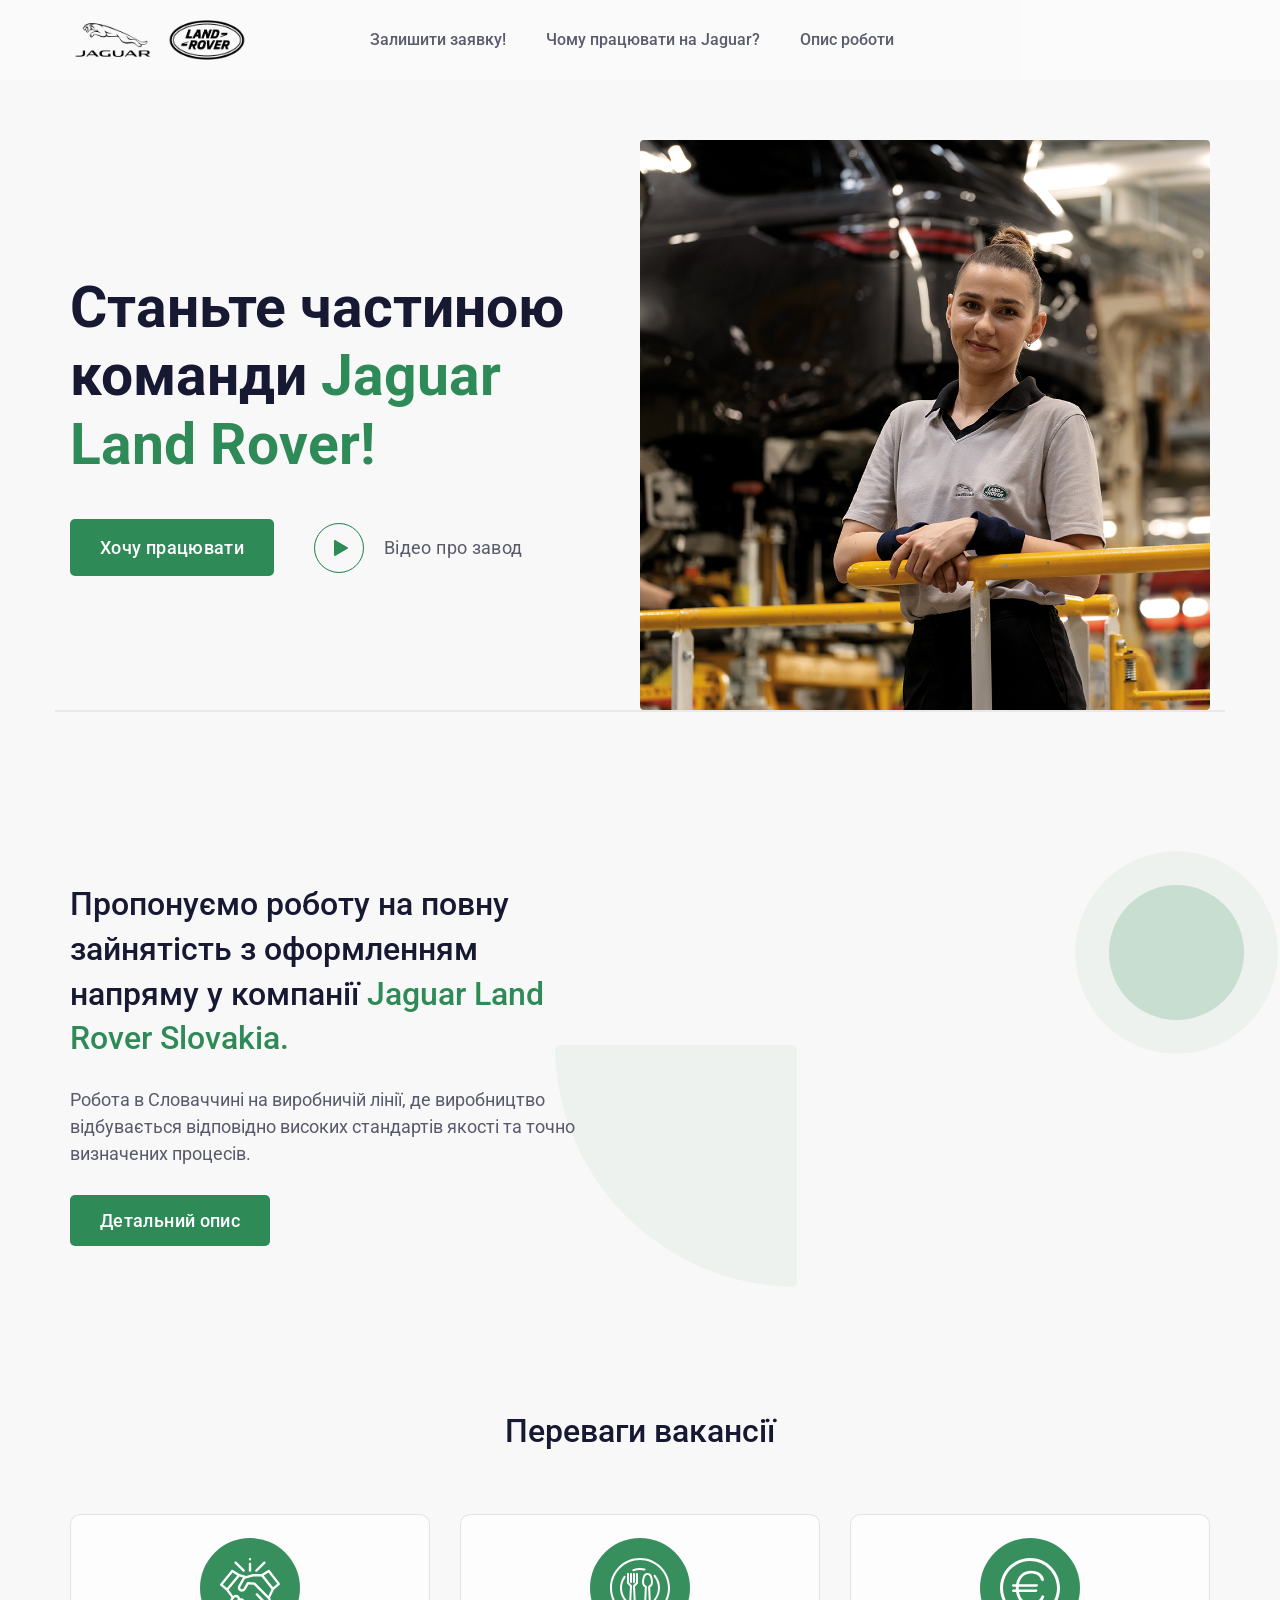
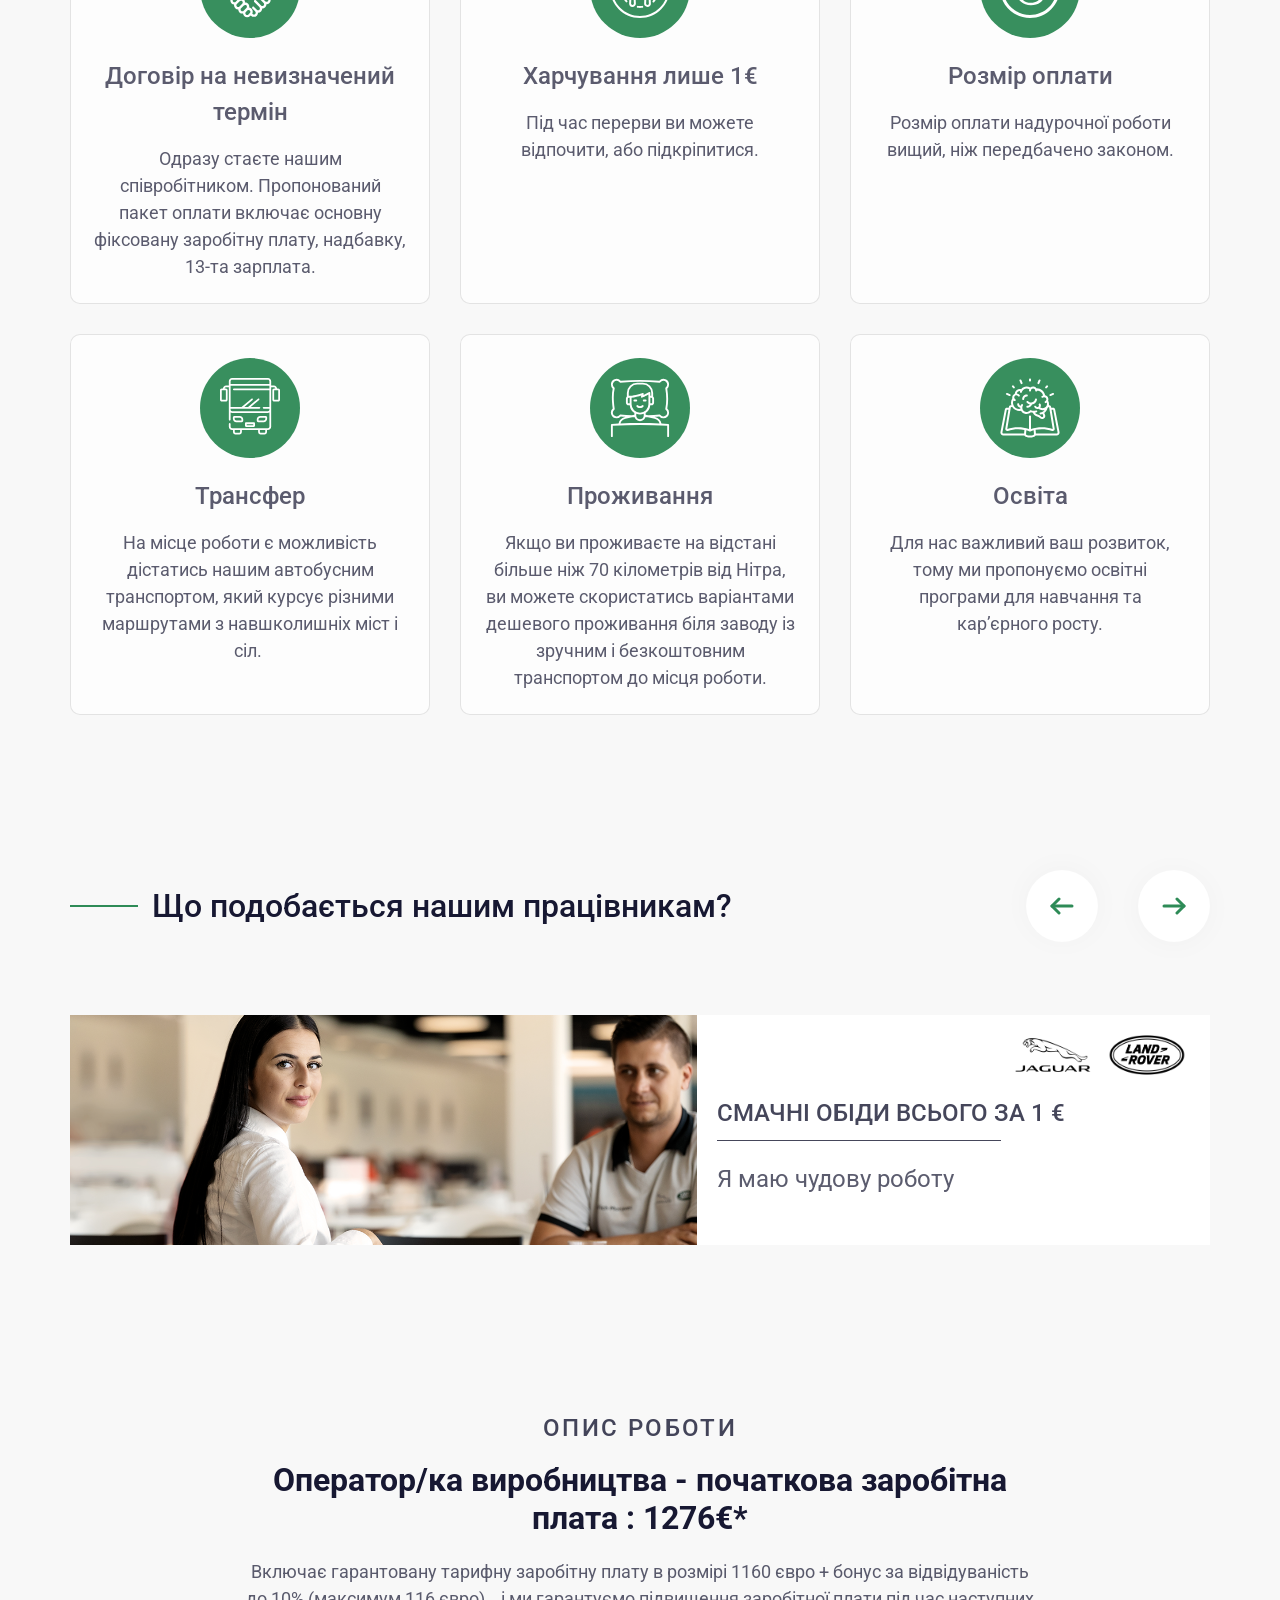
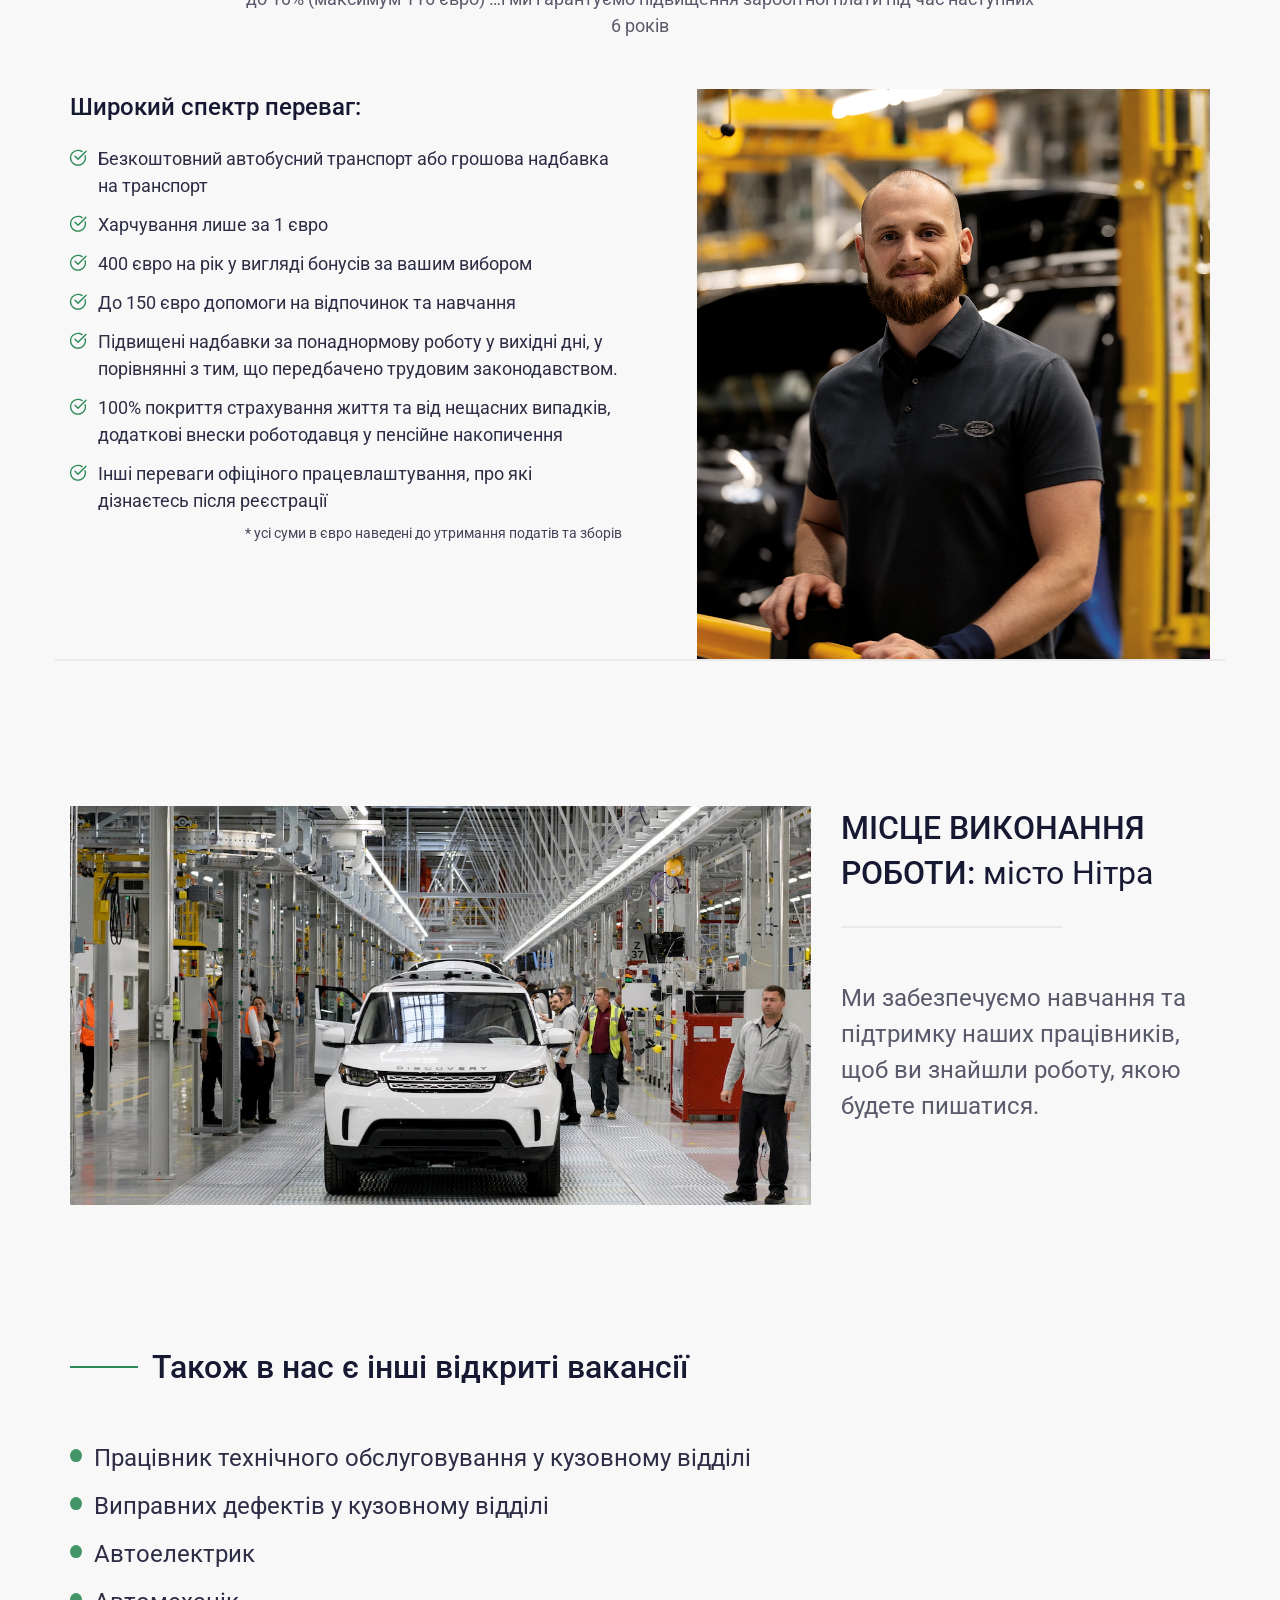
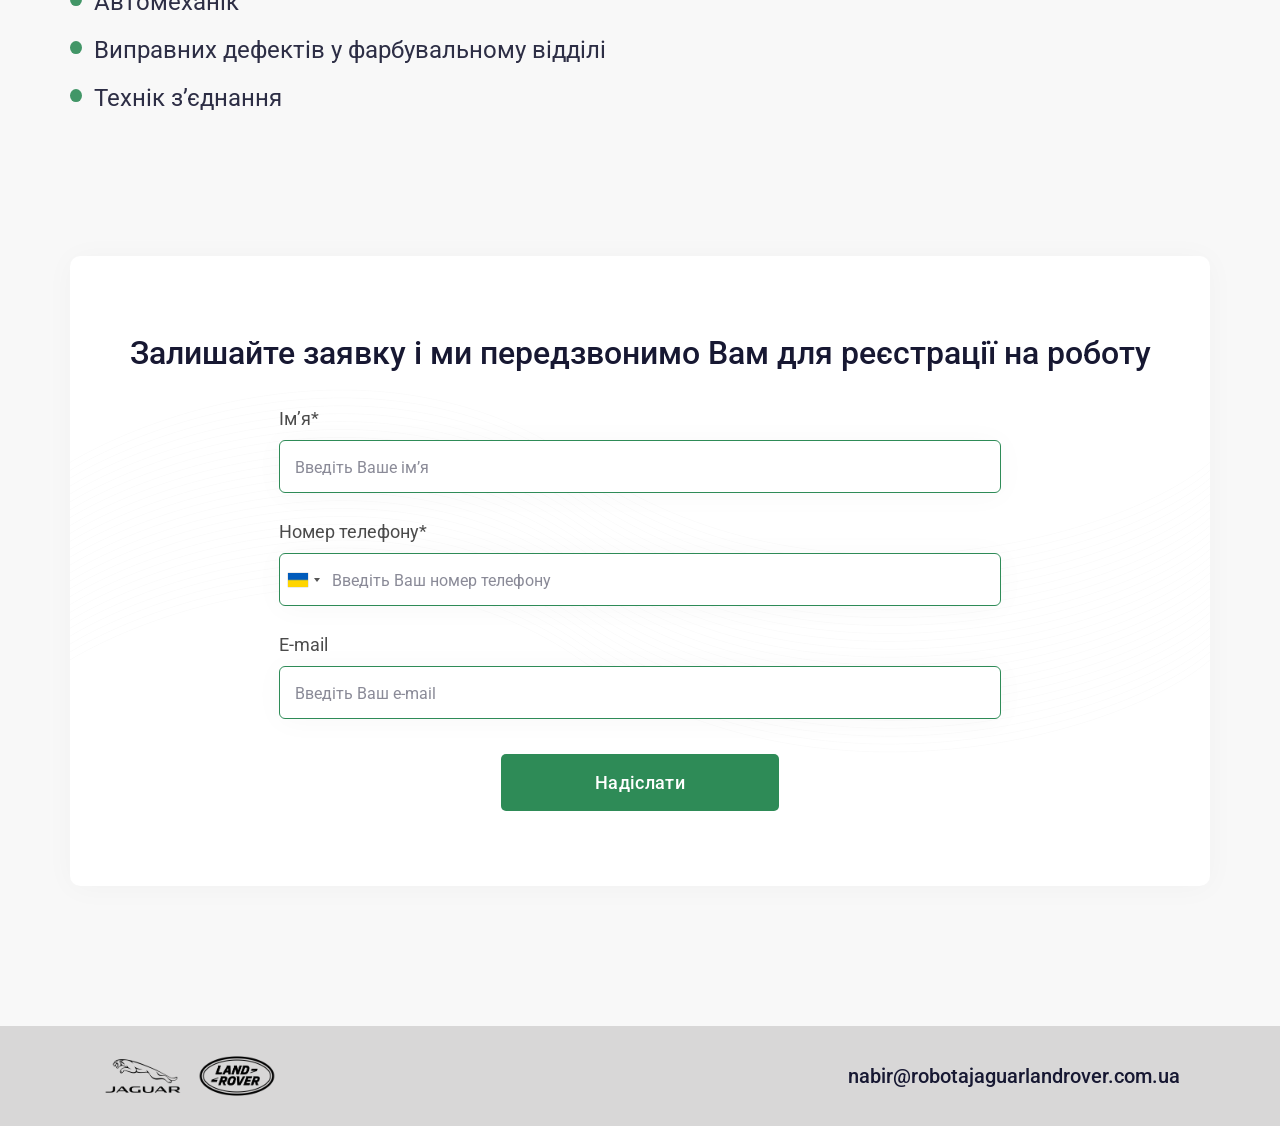
==== index.html @ ea0b8cbf "first commit" ====
<!DOCTYPE html>
<html lang="uk">

<head>
    <meta charset="UTF-8">
    <meta http-equiv="X-UA-Compatible" content="IE=edge">
    <meta name="viewport" content="width=device-width, initial-scale=1.0">
    <link rel="stylesheet" href="css/style.css">
    <link rel="stylesheet" href="https://cdn.jsdelivr.net/npm/swiper@8/swiper-bundle.min.css" />
    <link rel="stylesheet" href="tel/css/intlTelInput.css">
    <link rel="shortcut icon" href="img/icon/favicon.ico">
    <title>Робота в Словаччині на Jaguar Land Rover
    </title>
</head>

<body>
    <div class="wrapper">

        <header class="header">
            <div class="header__container">
                <a href="#" class="header__logo">
                    <img src="img/cropped-JLR-logo.png" alt="">
                </a>
                <nav class="header__menu menu">
                    <ul class="menu__list">
                        <li class="menu__item">
                            <a data-goto=".form-page" href="#" class="menu__link">Залишити заявку! </a>
                        </li>
                        <li class="menu__item">
                            <a data-goto=".benefits-page" href="#" class="menu__link">Чому працювати на Jaguar? </a>
                        </li>
                        <li class="menu__item">
                            <a data-goto=".work-page" href="#" class="menu__link">Опис роботи</a>
                        </li>
                    </ul>
                </nav>
                <div class="header__burger burger">
                    <a class="burger__icon">
                        <span></span>
                    </a>
                </div>
            </div>
        </header>

        <main class="page">
            <section class="page__main main-page">
                <div class="main-page__container">
                    <div class="main-page__content">
                        <h1 class="main-page__title">
                            Станьте частиною команди <span>Jaguar Land Rover!</span>
                        </h1>
                        <div class="main-page__actions actions-main">
                            <a data-goto=".form-page" class="actions-main__button button">Хочу працювати</a>
                            <a class="actions-main__play" target="_blank"
                                href="https://www.youtube.com/watch?v=NEhsQ5lwHX8"><span>Відео
                                    про завод </span></a>
                        </div>
                        <div class="main-page__image main-page__image--mobile">
                            <img src="img/1.png" alt="Працівник">
                        </div>
                    </div>
                    <div class="main-page__image">
                        <img src="img/1.png" alt="Працівник">
                    </div>
                </div>
            </section>

            <section class="page__about about-page">
                <div class="about-page__container">
                    <div class="about-page__row">
                        <div class="about-page__content">
                            <h2 class="about-page__title">Пропонуємо роботу на повну зайнятість з оформленням напряму у
                                компанії<span> Jaguar Land Rover Slovakia.</span></h2>
                            <div class="about-page__text">Робота в Словаччині на виробничій лінії, де виробництво
                                відбувається
                                відповідно високих стандартів якості та точно визначених процесів.
                            </div>
                        </div>
                        <div class="about-page__video">
                            <iframe width="560" height="315" src="https://www.youtube.com/embed/NEhsQ5lwHX8"
                                title="YouTube video player" frameborder="0"
                                allow="accelerometer; autoplay; clipboard-write; encrypted-media; gyroscope; picture-in-picture"
                                allowfullscreen></iframe>
                            <div class="decor"></div>
                        </div>
                    </div>
                    <a data-goto=".work-page" class="about-page__button button">Детальний опис</a>
                </div>
            </section>

            <section class="page__benefits benefits-page">
                <div class="benefits-page__container">
                    <h2 class="benefits-page__title">Переваги вакансії</h2>
                    <div class="benefits-page__items">
                        <div class="benefits-page__item item-benefits">
                            <div class="item-benefits__icon">
                                <img src="img/benefits/handshake-1.svg" alt="рукостискання">
                            </div>
                            <div class="item-benefits__title">Договір на невизначений термін</div>
                            <div class="item-benefits__text">Oдразу стаєте нашим співробітником. Пропонований пакет
                                оплати включає основну фіксовану заробітну плату, надбавку, 13-та зарплата.
                            </div>
                        </div>
                        <div class="benefits-page__item item-benefits">
                            <div class="item-benefits__icon">
                                <img src="img/benefits/dish.svg" alt="харчування">
                            </div>
                            <div class="item-benefits__title">Харчування лише 1€</div>
                            <div class="item-benefits__text">Під час перерви ви можете відпочити, або підкріпитися.
                            </div>
                        </div>
                        <div class="benefits-page__item item-benefits">
                            <div class="item-benefits__icon">
                                <img src="img/benefits/euro-1.svg" alt="євро">
                            </div>
                            <div class="item-benefits__title">Розмір оплати</div>
                            <div class="item-benefits__text">Розмір оплати надурочної роботи вищий, ніж передбачено
                                законом.
                            </div>
                        </div>
                        <div class="benefits-page__item item-benefits">
                            <div class="item-benefits__icon">
                                <img src="img/benefits/bus.svg" alt="бус">
                            </div>
                            <div class="item-benefits__title">Трансфер</div>
                            <div class="item-benefits__text">На місце роботи є можливість дістатись нашим автобусним
                                транспортом, який курсує різними маршрутами з навшколишніх міст і сіл. 
                            </div>
                        </div>
                        <div class="benefits-page__item item-benefits">
                            <div class="item-benefits__icon">
                                <img src="img/benefits/sleeping.svg" alt="проживання">
                            </div>
                            <div class="item-benefits__title">Проживання</div>
                            <div class="item-benefits__text">Якщо ви проживаєте на відстані більше ніж 70 кілометрів від
                                Нітра, ви можете скористатись варіантами дешевого проживання біля заводу із зручним і
                                безкоштовним транспортом до місця роботи.
                            </div>
                        </div>
                        <div class="benefits-page__item item-benefits">
                            <div class="item-benefits__icon">
                                <img src="img/benefits/book.svg" alt="освіта">
                            </div>
                            <div class="item-benefits__title">Освіта</div>
                            <div class="item-benefits__text">Для нас важливий ваш розвиток, тому ми пропонуємо освітні
                                програми для навчання та кар’єрного росту.

                            </div>
                        </div>
                    </div>
                </div>
            </section>

            <section class="page__slider slider-page">
                <div class="slider-page__container">
                    <div class="slider-page__header">
                        <h2 class="slider-page__title title">Що подобається нашим працівникам?</h2>
                        <div class="slider-page__controls">
                            <button type="button" class="slider-page__arrow slider-page__arrow--left"></button>
                            <button type="button" class="slider-page__arrow slider-page__arrow--right"></button>
                        </div>
                    </div>
                    <div class="slider-page__slider swiper">
                        <div class="slider-page__wrapper image-slider swiper-wrapper">
                            <div class="slider-page__slide swiper-slide">
                                <div class="image-slider__image">
                                    <img src="img/1UA.png" alt="image">
                                </div>
                                <div class="image-slider__content slider-content">
                                    <div class="slider-content__logo">
                                        <img src="img/cropped-JLR-logo.png" alt="лого">
                                    </div>
                                    <div class="slider-content__title">Маю договір на невизначений строк</div>
                                    <div class="slider-content__text">Я маю чудову роботу</div>
                                </div>
                            </div>

                            <div class="slider-page__slide image-slider swiper-slide">
                                <div class="image-slider__image">
                                    <img src="img/2UA.png" alt="image">
                                </div>
                                <div class="image-slider__content slider-content">
                                    <div class="slider-content__logo">
                                        <img src="img/cropped-JLR-logo.png" alt="лого">
                                    </div>
                                    <div class="slider-content__title">Смачні обіди всього за 1 €</div>
                                    <div class="slider-content__text">Я маю чудову роботу</div>
                                </div>
                            </div>
                            <div class="slider-page__slide image-slider swiper-slide">
                                <div class="image-slider__image">
                                    <img src="img/3UA.png" alt="image">
                                </div>
                                <div class="image-slider__content slider-content">
                                    <div class="slider-content__logo">
                                        <img src="img/cropped-JLR-logo.png" alt="лого">
                                    </div>
                                    <div class="slider-content__title">Отримую щомісячні бонуси</div>
                                    <div class="slider-content__text">Я маю чудову роботу</div>
                                </div>
                            </div>
                            <div class="slider-page__slide swiper-slide">
                                <div class="image-slider__image">
                                    <img src="img/4UA.png" alt="image">
                                </div>
                                <div class="image-slider__content slider-content">
                                    <div class="slider-content__logo">
                                        <img src="img/cropped-JLR-logo.png" alt="лого">
                                    </div>
                                    <div class="slider-content__title">Безкоштовні тренінги для кар'єрного розвитку
                                    </div>
                                    <div class="slider-content__text">Я маю чудову роботу</div>
                                </div>
                            </div>
                            <div class="slider-page__slide swiper-slide">
                                <div class="image-slider__image">
                                    <img src="img/5UA.png" alt="image">
                                </div>
                                <div class="image-slider__content slider-content">
                                    <div class="slider-content__logo">
                                        <img src="img/cropped-JLR-logo.png" alt="лого">
                                    </div>
                                    <div class="slider-content__title">Безкоштовний трансфер до місця роботи</div>
                                    <div class="slider-content__text">Я маю чудову роботу</div>
                                </div>
                            </div>

                        </div>
                    </div>
                </div>
            </section>

            <section class="page__work work-page">
                <div class="work-page__container">
                    <div class="work-page__header">
                        <h3 class="work-page__label">Опис роботи</h3>
                        <h3 class="work-page__title">Оператор/ка виробництва -
                            початкова заробітна плата : 1276€*
                        </h3>
                        <h3 class="work-page__text">Bключає гарантовану тарифну заробітну плату в розмірі 1160 євро
                            + бонус за відвідуваність до 10% (максимум 116 євро)
                            …і ми гарантуємо підвищення заробітної плати під час наступних 6 років
                        </h3>
                    </div>
                    <div class="work-page__body">
                        <div class="work-page__content content-work">
                            <div class="content-work__title">Широкий спектр переваг:</div>
                            <ul class="content-work__list">
                                <li>Безкоштовний автобусний транспорт або грошова надбавка на транспорт</li>
                                <li>Харчування лише за 1 євро</li>
                                <li>400 євро на рік у вигляді бонусів за вашим вибором</li>
                                <li>До 150 євро допомоги на відпочинок та навчання</li>
                                <li>Підвищені надбавки за понаднормову роботу у вихідні дні, у порівнянні з тим, що
                                    передбачено трудовим законодавством.</li>
                                <li>100% покриття страхування життя та від нещасних випадків, додаткові внески
                                    роботодавця у
                                    пенсійне накопичення</li>
                                <li>Інші переваги офіціного працевлаштування, про які дізнаєтесь після реєстрації
                                </li>
                            </ul>
                            <div class="content-work__text">* усі суми в євро наведені до утримання податів та зборів
                            </div>
                        </div>
                        <div class="work-page__image ibg">
                            <img src="img/2.png" alt="Робота">
                        </div>
                    </div>
                </div>
            </section>

            <section class="page__location location-page">
                <div class="location-page__container">
                    <div class="location-page__image ibg">
                        <img src="img/a86f6cb8-eba3-445c-be76-f1ad46ae2a42.jpeg" alt="Місце роботи">
                    </div>
                    <div class="location-page__content">
                        <h2 class="location-page__title"><span>МІСЦЕ ВИКОНАННЯ РОБОТИ:</span> місто Нітра
                        </h2>
                        <div class="location-page__text">Ми забезпечуємо навчання та підтримку наших працівників, щоб ви
                            знайшли роботу, якою будете пишатися.
                        </div>
                    </div>
                </div>
            </section>

            <section class="page__vacancy vacancy-page">
                <div class="vacancy-page__container">
                    <h2 class="vacancy-page__title title">Також в нас є інші відкриті вакансії</h2>
                    <ul class="vacancy-page__list">
                        <li>Працівник технічного обслуговування у кузовному відділі</li>
                        <li>Виправних дефектів у кузовному відділі</li>
                        <li>Автоелектрик</li>
                        <li>Автомеханік</li>
                        <li>Виправних дефектів у фарбувальному відділі</li>
                        <li>Технік з’єднання</li>
                    </ul>
                </div>
            </section>

            <section class="page__form form-page">
                <div class="form-page__container">
                    <div class="form-page__content">
                        <h2 class="form-page__title">Залишайте заявку і ми передзвонимо Вам для реєстрації на роботу
                        </h2>
                        <form action="#" class="form-page__form form">
                            <div class="form__line">
                                <label for="name" class="form__label">Ім’я*</label>
                                <input class="form__input" id="name" required type="text" name="name"
                                    placeholder="Введіть Ваше ім’я">
                            </div>
                            <div class="form__line">
                                <label for="phone" class="form__label">Номер телефону*</label>
                                <input class="form__input" id="phone" required autocomplete="off" type="tel"
                                    name="e-mail" placeholder="Введіть Ваш номер телефону">
                            </div>
                            <div class="form__line">
                                <label for="e-mail" class="form__label">E-mail</label>
                                <input class="form__input" id="e-mail" autocomplete="off" type="email" name="e-mail"
                                    placeholder="Введіть Ваш e-mail">
                            </div>
                            <button type="submit" class="form__button button"><span>Надіслати</span></button>
                        </form>
                    </div>
                </div>
            </section>
        </main>

        <footer class="footer">
            <div class="footer__container">
                <div class="footer__content">
                    <div class="footer__logo">
                        <img src="img/cropped-JLR-logo.png" alt="logo">
                    </div>
                    <a href="mailto:nabir@robotajaguarlandrover.com.ua"
                        class="footer__text">nabir@robotajaguarlandrover.com.ua</a>
                </div>
            </div>
        </footer>

    </div>
    <script src="https://ajax.googleapis.com/ajax/libs/jquery/1.9.1/jquery.min.js"></script>
    <script src="tel/js/intlTelInput.js"></script>
    <script src="https://cdn.jsdelivr.net/npm/swiper@8/swiper-bundle.min.js"></script>
    <script src="app.js"></script>
</body>

</html>
---- css/style.css ----
@import url('reset.css');
@import url('fonts.css');
@import url('components.css');


[class*="__container"] {
    max-width: 1170px;
    margin: 0 auto;
    padding: 0 15px 0px 15px
}

body._lock {
    overflow: hidden;
}

.page {
    background: #F8F8F8;
}
.page__main {
}
.page__about {
}
.page__benefits {
}
.page__slider {
}
.page__work {
}
.page__location {
}
.page__vacancy {
}
.page__form {
}
/* ============================================== */

body {
    font-family: "Roboto", sans-serif;
    font-size: 1.125rem;
}

.header {
    position: fixed;
    top: 0;
    left: 0;
    width: 100%;
    padding: 20px 0;
    z-index: 100;
    background-color: #ffffff5a;
 
}
.header__container {
    display: flex;
    align-items: center;
    gap: 120px;
}

.header__logo {
    flex: 0 0 180px;
    z-index: 5;
}

.header__logo img {
    max-width: 100%;
}

.header__menu {
    flex: 1 1 auto;
}

@media (min-width: 767px) {
    .menu__list {
        display: flex;
        flex-wrap: wrap;
        column-gap: 40px;
        row-gap: 15px;
    }
}

.menu__link {
    position: relative;
    font-weight: 500;
    font-size: 16px;
    line-height: 1.6;
    padding-bottom: 15px;
    color: hsla(238, 37%, 14%, 0.7);
}

.menu__link:before {
	display: inline-block;
	position: absolute;
	left: 0;
    bottom: 0;
	width: 0;
	height: 2px;
	background-color: #2E8B57;
	content: "";
	transition: width 0.3s ease-out;
}

@media (any-hover: hover){
	.menu__link:hover:before,
    .menu__link:focus:before {
	width: 100%;
    }
}

.burger {
    display: none;
}

@media (max-width:990px){
	.header__container {
        gap: 70px;
    }
    .menu__list {
    column-gap: 25px;
  }
}

@media (max-width: 767px) {

	.header__container {
        justify-content: space-between;
    }

  .burger {
    position: relative;
    z-index: 5;
    display: block;
    width: 40px;
    height: 30px;
    cursor: pointer;
  }

  .burger__icon span,
  .burger__icon::before,
  .burger__icon::after {
    left: 0;
    position: absolute;
    height: 10%;
    width: 100%;
    background-color: rgb(0, 0, 0);
    transition: all 0.3s ease 0s;
  }

  .burger__icon::before,
  .burger__icon::after {
    content: "";
  }

  .burger__icon::before {
    top: 0;
  }

  .burger__icon::after {
    bottom: 0;
  }

  .burger__icon span {
    top: 50%;
    transform: scale(1) translate(0px, -50%);
  }

  .burger__icon._active span {
    transform: scale(0) translate(0px, -50%);
  }

  .burger__icon._active::before {
    top: 50%;
    transform: rotate(-45deg) translate(0px, -50%);
  }

  .burger__icon._active::after {
    bottom: 50%;
    transform: rotate(45deg) translate(0px, 50%);
  }

  .menu {
    position: fixed;
    top: 0;
    left: -100%;
    width: 100%;
    height: 100%;
    background-color:  hsla(146, 50%, 36%, 0.95);
    padding: 100px 30px 30px 30px;
    transition: left 0.3s ease 0s;
    overflow: auto;
    text-align: center;
  }

  .menu._active {
    left: 0;
  }

  .menu__item:not(:last-child) {
    margin-bottom: 30px;
  }

  .menu__item {
    text-align: center;
  }

  .menu__link {
    color: #fff;
    font-size: 32px;
  }

  .menu__list::before {
    content: "";
    position: fixed;
    width: 100%;
    top: 0;
    left: 0;
    height: 80px;
    background-color: #F8F8F8;
    z-index: 2;
  }
}

/* ============================================== */

.main-page {
    padding: 140px 0 70px 0;
    background: #F8F8F8;
}
.main-page__container {
    display: flex;
    align-items: center;
    border-bottom: 2px solid rgba(0, 0, 0, 0.06);
}
.main-page__content {
    flex: 1 1 50%;
    padding-right: 15px;
}
.main-page__title {
    font-weight: 700;
    font-size: 57px;
    line-height: 1.2;
    color: #171832;
    margin-bottom: 20px;
}

.main-page__title:not(:last-child) {
    margin-bottom: 40px;
}

.main-page__title span {
    color: #2E8B57;
}

.main-page__actions {
   
}

.actions-main {
    display: flex;
    align-items: center;
    gap: 40px;
}

.actions-main__button {
    flex: 0 0 auto;
}

.actions-main__play {
    position: relative;
    line-height: 1.5;
    letter-spacing: 0.02em;
    color: hsla(238, 37%, 14%, 0.7);
    display: inline-flex;
    gap: 20px;
    align-items: center;

}

.actions-main__play::before {
    content: '';
    align-items: center;
    flex: 0 0 50px;
    width: 50px;
    height: 50px;
    border-radius: 50%;
    border: 1px solid #2E8B57;
    background: url('../img/icon/play.svg') 55% no-repeat;
}

.actions-main__play::after {
    content: '';
    position: absolute;
    width: 50px;
    height: 50px;
    border-radius: 50%;
    border: 1px solid #2E8B57;
    opacity: 0.3;
    animation: play 0.7s linear infinite alternate-reverse;
}

@keyframes play {
    0%{
        opacity: 0.3;
        transform: scale(1);
    }
    100%{
        opacity: 0.5;
        transform: scale(1.6);
    }
}

@media (any-hover: hover){
	.actions-main__play:hover::after{
        animation-play-state: paused;        
    }
}

.main-page__image {
    flex: 1 1 50%;
    align-self: start;
    border-radius: 4px;
    overflow: hidden;
}

.main-page__image img {
    max-width: 100%;
}

.main-page__image--mobile {
    display: none;
}

@media (max-width:990px) {

    .main-page {
        padding: 110px 0 30px 0;
    }

    .main-page__content {
        flex: 1 1 65%;
    }

    .main-page__title {
        font-size: 42px;
        margin-bottom: 25px;
    }

    .main-page__image {
        flex: 0 1 35%;
        border-radius: 4px;
        overflow: hidden;
    }

}

@media (max-width:767px) {

    .main-page {
        padding: 90px 0 25px 0;
    }

    .main-page__container {
        text-align: center;
        border-bottom: none;
    }

    .main-page__content {
        flex: 1 1 100%;
        padding-right: 0;
    }

    .main-page__title {
        font-size: 42px;
    }

    .main-page__image {
        display: none;
    }  

    .main-page__image--mobile {
        display: block;
    }

    .main-page__actions {
        flex-direction: column;
        margin-bottom: 30px;
    }
}


/* =================================== */


.about-page {
    padding: 100px 0;
}
.about-page__container {
 
}

.about-page__row {
    display: flex;
}

.about-page__content {
    flex: 0 1 50%;
    padding-right: 60px;
    color: #171832;
}

.about-page__title {
    font-weight: 500;
    font-size: 32px;
    line-height: 1.4;
    margin-bottom: 25px;
}

.about-page__title span{
    font-weight: 500;
    font-size: 32px;
    line-height: 1.4;
    color: #2E8B57;

}

.about-page__text {
    line-height: 1.5;
    opacity: 0.7;
    margin-bottom: 40px;
}

.about-page__button {
}

.about-page__video {
    position: relative;
    flex: 1 1 50%; 
}

.about-page__video iframe {
    max-width: 100%;
}

.decor {
    position: absolute;
    background: url('../img/decor/about_decor_1.svg') no-repeat;
    width: 484px;
    height: 484px;
    top: 50%;
    left: -15%;
}

.about-page__video::before {
    position: absolute;
    content: '';
    background-color: #2E8B57;
    border-radius: 50%;
    opacity: 0.05;
    width: 135px;
    height: 135px;
    top: 1%;
    right: -6%;
    transform: scale(1.5);
}

.about-page__video::after {
    position: absolute;
    content: '';
    background-color: #2E8B57;
    border-radius: 50%;
    opacity: 0.2;
    width: 135px;
    height: 135px;
    top: 1%;
    right: -6%;
}


@media (max-width:990px) {
    .about-page__row {
       flex-direction: column;
       margin-bottom: 30px;
       text-align: center;
    }
    .about-page {
        padding: 30px 0;
    }
    .about-page__title {
        font-size: 32px;
    }
    .about-page__video { 
        justify-self: stretch; 
    }
    .about-page__content {
        padding-right: 0;
    }

    .decor,
    .about-page__video::before,
    .about-page__video::after {
        display: none;
    }
  
    .about-page__button {
        display: flex;
        justify-content: center;
        width: 50%;
        margin: 0 auto;   
    }

}

@media (max-width:767px) {
    .about-page {
        padding: 25px 0;
    }
    .about-page__title {
        font-size: 26px;
    }

      .about-page__text {
        font-size: 16px;
    }

     .about-page__title {
        margin-bottom: 20px;
    }
    
    .about-page__text {
        line-height: 1.5;
        opacity: 0.7;
        margin-bottom: 25px;
    }
    .about-page__button {
        width: 90%;
    }
}

/* =================================================== */


.benefits-page {
    padding: 75px 0;
}

.benefits-page__title {
    font-weight: 500;
    font-size: 32px;
    line-height: 1.4;
    color: #171832;
    text-align: center;
    margin-bottom: 60px;
}

.benefits-page__items {
    display: grid;
    gap: 30px;
    grid-template-columns: repeat(auto-fit, minmax(290px,1fr));
}

.benefits-page__item {
}

.item-benefits {
    background: hsla(0, 0%, 100%, 0.7);
    padding: 23px;
    border: 1px solid rgba(0, 0, 0, 0.1);
    border-radius: 10px;
    display: flex;
    flex-direction: column;
    justify-content: center;
    align-items: center;
}

.item-benefits__icon {
    width: 100px;
    height: 100px;
    background-color:  hsla(146, 50%, 36%, 0.95);
    border-radius: 50%;
    display: flex;
    align-items: center;
    justify-content: center;
    margin-bottom: 20px;
}

.item-benefits__icon img {
   max-width: 60%;
}

.item-benefits__title { 
    font-weight: 500;
    font-size: 24px;
    line-height: 1.5;
    text-align: center;
    color: #171832;
    opacity: 0.7;
    margin-bottom: 15px;
}

.item-benefits__text {
    flex: 1 1 auto;
    line-height: 1.5;
    text-align: center;
    color: #171832;
    opacity: 0.7;
}

@media (max-width:990px) {
    .benefits-page {
        padding: 30px 0;
    }

    .benefits-page__title {
        font-size: 28px;
        margin-bottom: 30px;
    }
}

@media (max-width:767px) {
    .benefits-page {
        padding: 25px 0;
    }

    .benefits-page__title {
        font-size: 26px;
        margin-bottom: 20px;
    }
}

/* ======================================================== */

.slider-page {
    padding: 80px 0;
}

.slider-page__container {
}

.slider-page__header {
    display: flex;
    justify-content: space-between;
    gap: 20px;
    align-items: center;
    margin-bottom: 73px;
}

.slider-page__title {
    flex: 1 1 auto;
}

.slider-page__controls {
    display: flex;
    align-items: center;
    gap: 40px;
}

.slider-page__arrow {
    width: 72px;
    height: 72px;
    background: #FFFFFF url(../img/icon/arrow.svg) center no-repeat;
    border-radius: 50%;
    box-shadow: 0px 2px 30px rgba(0, 0, 0, 0.03);
    transition: background-color 0.3s ease 0s;
}

.slider-page__arrow--left {
    transform: rotate(180deg);
}

@media (any-hover: hover){
	.slider-page__arrow:hover {
		background-color:rgb(231, 231, 231);
    }
}

.slider-page__slider {

}

.slider-page__wrapper {
    
}

.slider-page__container {
    min-height: 385px; 
}


.slider-page__slide {
    background-color: #fff;
    display: flex;
    
}

.image-slider__image {
	position: relative;
    flex: 0 1 55%;
    min-height: 230px;
}


.image-slider__image img {
    object-fit: cover;
    position: absolute;
	top: 0;
	left: 0;
	width: 100%;
	height: 100%;
}

.slider-content {
    flex: 1 1 45%;
    display: flex;
    gap: 20px;
    padding: 20px;
    flex-direction: column;

}
.slider-content__logo {
    flex: 0 0 70px;
    max-height: 40px;
    align-self: flex-end;
}

.slider-content__logo img{
    max-width: 100%;
    max-height: 100%;
}

.slider-content__title {
    text-transform: uppercase;
    position: relative;
    font-weight: 500;
    font-size: 24px;
    line-height: 1.5;
    color: #171832;
    opacity: 0.8;
    padding-bottom: 10px;
}

.slider-content__title::before {
    content: "";
    position: absolute;
    display: inline-block;
    bottom: 0;
    width: 60%;
    height: 1px;
    background-color: #171832;
}

.slider-content__text {
    font-size: 24px;
    line-height: 1.5;
    color: #171832;
    opacity: 0.7;
}


@media (max-width: 990px) {
    .slider-page {
        padding: 30px 0;
    }

    .slider-page__controls {
        gap: 30px;
    }

    .slider-page__header {
        margin-bottom: 40px;
    }
}

@media (max-width: 767px) {
    .slider-page {
        padding: 25px 0;
    }

    .slider-page__container {
        margin-right: -15px;
        min-height: 570px; 
    }

    .slider-page__slide {
        flex-direction: column;
    }

    .slider-page__header {
        flex-direction: column;
        margin-bottom: 20px;
    }

    .slider-page__title {
       align-self: flex-start;
    }

    .slider-page__arrow {
        width: 62px;
        height: 62px;
    }

    .image-slider__image {
        min-height: 170px;
    }

    .slider-content__title,
    .slider-content__text {
        font-size: 22px;
 
    }
}


/* ====================================================================== */


.work-page {
    padding: 75px 0;
}

.work-page__container {
   border-bottom: 2px solid rgba(0, 0, 0, 0.06);
}

.work-page__header {
    text-align: center;
    margin: 0 auto;
    max-width: 800px;
    margin-bottom: 50px;
}

.work-page__label {
    font-weight: 500;
    font-size: 24px;
    line-height: 1.5;
    color: #171832;
    opacity: 0.8;
    text-transform: uppercase;
    letter-spacing: 0.1em;
}

.work-page__label:not(:last-child) {
    margin-bottom: 15px;
}

.work-page__title {
    font-weight: 700;
    font-size: 32px;
    line-height: 1.2;
    color: #171832;
    margin-bottom: 20px;
}

.work-page__title:not(:last-child) {
    margin-bottom: 20px;
}

.work-page__text {
    line-height: 1.5;
    color: #171832;
    opacity: 0.7;
}

.work-page__body {
    display: flex;
    align-items: flex-start;
    gap: 15px;
}

.work-page__content {
    flex: 1 1 auto;
    padding-right: 60px;
}

.content-work {
}

.content-work__title {
    font-weight: 500;
    font-size: 24px;
    line-height: 1.5;
    color: #171832;
    margin-bottom: 20px;
}

.content-work__list li {
    line-height: 1.5;
    display: flex;
    gap: 12px;
    color: hsla(238, 37%, 14%, 0.9);
}

.content-work__list li:not(:last-child) {
    margin-bottom: 12px;
}

.content-work__list:not(:last-child) {
    margin-bottom: 12px;
}

.content-work__text {
    font-size: 14px;
    color: #171832;
    opacity: 0.8;
    text-align: right;
}

.content-work__list li::before {
    content: '';
    flex: 0 0 16px;
    width: 16px;
    height: 16px;
    background: url('../img/icon/check.svg') center  no-repeat;
    transform: translateY(30%) scale(1.1);
    transition: transform 0.2s ease 0s;
}

@media (any-hover: hover){
	.content-work__list li:hover::before {
        transform: scale(1.2);
    }
}

.work-page__image {
    flex: 0 0 45%;
    padding-bottom: 50%;
}


@media (max-width: 990px) {
    .work-page {
        padding: 30px 0;
    }


    .work-page__container {
        border-bottom: none;
     }

    .work-page__header {
        margin-bottom: 30px;
    }

    .work-page__label {
        font-size: 22px;
        margin-bottom: 10px;
    }
    .work-page__body {
        flex-direction: column;
        align-items: stretch;
    }

    .work-page__content {
        padding-right: 0;
    }

    .work-page__image {    
        padding-bottom: 70%;
    }

    .work-page__image img {
        object-position: top;
    }
    
}


@media (max-width: 767px) {
    .work-page {
        padding: 25px 0;
    }

    .work-page__header {
        margin-bottom: 20px;
    }

    .work-page__label {
        font-size: 18px;
        margin-bottom: 10px;
    }

     .work-page__title {
        font-size: 22px;
    }

    .content-work__title {
        font-size: 22px;
    }
}

/* ================================== */

.location-page {
    padding: 70px 0;
}

.location-page__container {
    display: flex;
    align-self: flex-start;
}

.location-page__content {
    flex: 1 1 auto;
    padding-left: 30px;
}

.location-page__title {
    font-size: 32px;
    line-height: 1.4;
    margin-bottom: 25px;
    color: #171832;
    padding-bottom: 15px;
}

.location-page__title::after {
    content: '';
    display: inline-block;
    width: 60%;
    height: 2px;
    background-color: rgba(0, 0, 0, 0.06);
}


.location-page__title span {
    text-transform: uppercase;
    font-weight: 500;
    font-size: 32px;
    line-height: 1.4;
}

.location-page__text {
    line-height: 1.5;
    color: #171832;
    font-size: 24px;
    opacity: 0.7;
}

.location-page__image {
    flex: 0 0 65%;
    padding-bottom: 35%;
}

.location-page__image img {
    max-width: 100%;
}

@media (max-width: 990px) {
    .location-page {
        padding: 30px 0;
    }

    .location-page__container {
        flex-direction: column-reverse;
        align-items: stretch;
    }

    .location-page__content {
        text-align: center;
        padding-left: 0;
    }

    .location-page__title {
        font-size: 24px;
        padding-bottom: 0;
        line-height: 1.1;
        margin-bottom: 15px;
    }

    .location-page__title span { 
        font-size: 28px;
        line-height: 1.1;
    }

    .location-page__text {
        font-size: 20px;
        margin-bottom: 20px;
    }

    .location-page__image {
        padding-bottom: 70%;
       }
}

@media (max-width: 767px) {
    .location-page {
        padding: 25px 0;
    }

    .location-page__title {
        font-size: 22px;
        line-height: 1;
        margin-bottom: 10px;
    }
    .location-page__title span { 
        font-size: 24px;
        line-height: 1;
    }

    .location-page__text {
        font-size: 18px;
        margin-bottom: 15px;
    }
}

/* ======================================== */

.vacancy-page {
    padding: 70px 0;
}

.vacancy-page__container {
}

.vacancy-page__title {
    margin-bottom: 50px;
}


.vacancy-page__list{
    display: inline-block;
}

.vacancy-page__list li {
    line-height: 1.5;
    font-size: 24px;
    display: flex;
    gap: 12px;
    color: hsla(238, 37%, 14%, 0.9);
}

.vacancy-page__list li:not(:last-child) {
    margin-bottom: 12px;
}

.vacancy-page__list li::before {
    flex: 0 0 12px;
    content: '';
    width: 13px;
    height: 13px;
    border-radius: 50%;
    background-color: #2E8B57;
    transform: translateY(70%);
    opacity: 0.9;
}

@media (max-width: 990px) {
    .vacancy-page {
        padding: 30px 0;
    }

    .vacancy-page__title {
        margin-bottom: 30px;
    }

    .vacancy-page__list li {
        font-size: 22px;
    }
}


@media (max-width: 767px) {
    .vacancy-page {
        padding: 25px 0;
    }

    .vacancy-page__title {
        margin-bottom: 15px;
    }

    .vacancy-page__list li {
        font-size: 20px;
    }
}

/* =========================================== */

.form-page {
    padding: 70px 0 140px 0;
}
.form-page__content {
    padding: 75px 0;
    background: #FFFFFF url(../img/decor/bg_form.svg) center no-repeat;
    box-shadow: 0px 2px 30px rgba(0, 0, 0, 0.03);
    border-radius: 10px;
}

.form-page__title {
    font-weight: 500;
    font-size: 32px;
    line-height: 1.4;
    text-align: center;
    color: #171832;
    margin-bottom: 30px;
}

.form-page__form {
    padding: 0 15px;
}

.form {
    display: flex;
    align-items: center;
    flex-direction: column;
    gap: 25px;
}

.form__line {
    width: 65%;
}

.form__label {
    font-size: 18px;
    line-height: 150%;
    text-align: center;
    color: #000000;
    opacity: 0.7;
    display: inline-block;
    margin-bottom: 8px;
    cursor: pointer;
}

.form__input {
    border: 1px solid  #2E8B57;
    padding: 15px;
    box-shadow: 0px 2px 30px rgba(0, 0, 0, 0.03);
    border-radius: 6px;
}

.form__input:focus,
.button:focus {
    outline: 1px solid  #6f7174;
    box-shadow: 3px 2px 4px #424551;
}

.form__input::placeholder {
    font-size: 16px;
    line-height: 150%;
    color: #171832;
    opacity: 0.5;
}

.form__button {
    margin-top: 10px;
    min-width: 25%;
}

@media (max-width: 990px) {
    .form-page__content {
        padding: 35px 0 70px 0;
    }

    .form-page {
        padding: 30px 0;
    }

    .form-page__title {
        font-size: 24px;
        margin-bottom: 20px;
    }

}


@media (max-width:767px) {

    .form-page__content {
        padding: 25px 0 50px 0;
    }

    .form {
        gap: 20px;
    }

    .form-page {
        padding: 25px 0;
    }

    .form-page__title {
        font-size: 22px;
    }

    .form__line {
        width: 100%;
    }

    
    .form__button {
		width: 100%;
	}
}


/* ===================================== */

.footer {
    background-color: #d8d7d7;;
}

.footer__content{
    display: flex;
    gap: 30px;
    justify-content: space-between;
    align-items: center;
    padding: 30px;
}

.footer__container {
}

.footer__logo {
    flex: 0 0 180px;
    max-width: 180px;
    max-height: 50px;
}

.footer__logo img {
    max-width: 100%;
    max-height: 50px;
}
.footer__text {
    font-weight: 500;
    font-size: 20px;
    line-height: 1.6;
    color: #171832;
}

@media (max-width:650px) {

    .footer__content {
        flex-direction: column;
    }

    .footer__text {
        font-size: 18px;
    }
}

.iti__flag {background-image: url("../tel/img/flags.png");}

@media (-webkit-min-device-pixel-ratio: 2), (min-resolution: 192dpi) {
  .iti__flag {background-image: url("../tel/img/flags@2x.png");}
}
---- tel/css/intlTelInput.css ----
.iti {
  position: relative;}
  .iti * {
    box-sizing: border-box;
    -moz-box-sizing: border-box; }
  .iti__hide {
    display: none; }
  .iti__v-hide {
    visibility: hidden; }
  .iti input, .iti input[type=text], .iti input[type=tel] {
    position: relative;
    z-index: 0;
    margin-top: 0 !important;
    margin-bottom: 0 !important;
    padding-right: 36px;
    margin-right: 0; }
  .iti__flag-container {
    position: absolute;
    top: 0;
    bottom: 0;
    right: 0;
    padding: 1px; }
  .iti__selected-flag {
    z-index: 1;
    position: relative;
    display: flex;
    align-items: center;
    height: 100%;
    padding: 0 6px 0 8px; }
  .iti__arrow {
    margin-left: 6px;
    width: 0;
    height: 0;
    border-left: 3px solid transparent;
    border-right: 3px solid transparent;
    border-top: 4px solid #555; }
    .iti__arrow--up {
      border-top: none;
      border-bottom: 4px solid #555; }
  .iti__country-list {
    position: absolute;
    z-index: 2;
    list-style: none;
    text-align: left;
    padding: 0;
    margin: 0 0 0 -1px;
    box-shadow: 1px 1px 4px rgba(0, 0, 0, 0.2);
    background-color: white;
    border: 1px solid #CCC;
    white-space: nowrap;
    max-height: 200px;
    overflow-y: scroll;
    -webkit-overflow-scrolling: touch; }
    .iti__country-list--dropup {
      bottom: 100%;
      margin-bottom: -1px; }
    @media (max-width: 500px) {
      .iti__country-list {
        white-space: normal; } }
  .iti__flag-box {
    display: inline-block;
    width: 20px; }
  .iti__divider {
    padding-bottom: 5px;
    margin-bottom: 5px;
    border-bottom: 1px solid #CCC; }
  .iti__country {
    padding: 5px 10px;
    outline: none; }
  .iti__dial-code {
    color: #999; }
  .iti__country.iti__highlight {
    background-color: rgba(0, 0, 0, 0.05); }
  .iti__flag-box, .iti__country-name, .iti__dial-code {
    vertical-align: middle; }
  .iti__flag-box, .iti__country-name {
    margin-right: 6px; }
  .iti--allow-dropdown input, .iti--allow-dropdown input[type=text], .iti--allow-dropdown input[type=tel], .iti--separate-dial-code input, .iti--separate-dial-code input[type=text], .iti--separate-dial-code input[type=tel] {
    padding-right: 6px;
    padding-left: 52px;
    margin-left: 0; }
  .iti--allow-dropdown .iti__flag-container, .iti--separate-dial-code .iti__flag-container {
    right: auto;
    left: 0; }
  .iti--allow-dropdown .iti__flag-container:hover {
    cursor: pointer; }
    .iti--allow-dropdown .iti__flag-container:hover .iti__selected-flag {
      background-color: rgba(0, 0, 0, 0.05); }
  .iti--allow-dropdown input[disabled] + .iti__flag-container:hover,
  .iti--allow-dropdown input[readonly] + .iti__flag-container:hover {
    cursor: default; }
    .iti--allow-dropdown input[disabled] + .iti__flag-container:hover .iti__selected-flag,
    .iti--allow-dropdown input[readonly] + .iti__flag-container:hover .iti__selected-flag {
      background-color: transparent; }
  .iti--separate-dial-code .iti__selected-flag {
    background-color: rgba(0, 0, 0, 0.05); }
  .iti--separate-dial-code .iti__selected-dial-code {
    margin-left: 6px; }
  .iti--container {
    position: absolute;
    top: -1000px;
    left: -1000px;
    z-index: 1060;
    padding: 1px; }
    .iti--container:hover {
      cursor: pointer; }

.iti-mobile .iti--container {
  top: 30px;
  bottom: 30px;
  left: 30px;
  right: 30px;
  position: fixed; }

.iti-mobile .iti__country-list {
  max-height: 100%;
  width: 100%; }

.iti-mobile .iti__country {
  padding: 10px 10px;
  line-height: 1.5em; }

.iti__flag {
  width: 20px; }
  .iti__flag.iti__be {
    width: 18px; }
  .iti__flag.iti__ch {
    width: 15px; }
  .iti__flag.iti__mc {
    width: 19px; }
  .iti__flag.iti__ne {
    width: 18px; }
  .iti__flag.iti__np {
    width: 13px; }
  .iti__flag.iti__va {
    width: 15px; }
  @media (-webkit-min-device-pixel-ratio: 2), (min-resolution: 192dpi) {
    .iti__flag {
      background-size: 5652px 15px; } }
  .iti__flag.iti__ac {
    height: 10px;
    background-position: 0px 0px; }
  .iti__flag.iti__ad {
    height: 14px;
    background-position: -22px 0px; }
  .iti__flag.iti__ae {
    height: 10px;
    background-position: -44px 0px; }
  .iti__flag.iti__af {
    height: 14px;
    background-position: -66px 0px; }
  .iti__flag.iti__ag {
    height: 14px;
    background-position: -88px 0px; }
  .iti__flag.iti__ai {
    height: 10px;
    background-position: -110px 0px; }
  .iti__flag.iti__al {
    height: 15px;
    background-position: -132px 0px; }
  .iti__flag.iti__am {
    height: 10px;
    background-position: -154px 0px; }
  .iti__flag.iti__ao {
    height: 14px;
    background-position: -176px 0px; }
  .iti__flag.iti__aq {
    height: 14px;
    background-position: -198px 0px; }
  .iti__flag.iti__ar {
    height: 13px;
    background-position: -220px 0px; }
  .iti__flag.iti__as {
    height: 10px;
    background-position: -242px 0px; }
  .iti__flag.iti__at {
    height: 14px;
    background-position: -264px 0px; }
  .iti__flag.iti__au {
    height: 10px;
    background-position: -286px 0px; }
  .iti__flag.iti__aw {
    height: 14px;
    background-position: -308px 0px; }
  .iti__flag.iti__ax {
    height: 13px;
    background-position: -330px 0px; }
  .iti__flag.iti__az {
    height: 10px;
    background-position: -352px 0px; }
  .iti__flag.iti__ba {
    height: 10px;
    background-position: -374px 0px; }
  .iti__flag.iti__bb {
    height: 14px;
    background-position: -396px 0px; }
  .iti__flag.iti__bd {
    height: 12px;
    background-position: -418px 0px; }
  .iti__flag.iti__be {
    height: 15px;
    background-position: -440px 0px; }
  .iti__flag.iti__bf {
    height: 14px;
    background-position: -460px 0px; }
  .iti__flag.iti__bg {
    height: 12px;
    background-position: -482px 0px; }
  .iti__flag.iti__bh {
    height: 12px;
    background-position: -504px 0px; }
  .iti__flag.iti__bi {
    height: 12px;
    background-position: -526px 0px; }
  .iti__flag.iti__bj {
    height: 14px;
    background-position: -548px 0px; }
  .iti__flag.iti__bl {
    height: 14px;
    background-position: -570px 0px; }
  .iti__flag.iti__bm {
    height: 10px;
    background-position: -592px 0px; }
  .iti__flag.iti__bn {
    height: 10px;
    background-position: -614px 0px; }
  .iti__flag.iti__bo {
    height: 14px;
    background-position: -636px 0px; }
  .iti__flag.iti__bq {
    height: 14px;
    background-position: -658px 0px; }
  .iti__flag.iti__br {
    height: 14px;
    background-position: -680px 0px; }
  .iti__flag.iti__bs {
    height: 10px;
    background-position: -702px 0px; }
  .iti__flag.iti__bt {
    height: 14px;
    background-position: -724px 0px; }
  .iti__flag.iti__bv {
    height: 15px;
    background-position: -746px 0px; }
  .iti__flag.iti__bw {
    height: 14px;
    background-position: -768px 0px; }
  .iti__flag.iti__by {
    height: 10px;
    background-position: -790px 0px; }
  .iti__flag.iti__bz {
    height: 14px;
    background-position: -812px 0px; }
  .iti__flag.iti__ca {
    height: 10px;
    background-position: -834px 0px; }
  .iti__flag.iti__cc {
    height: 10px;
    background-position: -856px 0px; }
  .iti__flag.iti__cd {
    height: 15px;
    background-position: -878px 0px; }
  .iti__flag.iti__cf {
    height: 14px;
    background-position: -900px 0px; }
  .iti__flag.iti__cg {
    height: 14px;
    background-position: -922px 0px; }
  .iti__flag.iti__ch {
    height: 15px;
    background-position: -944px 0px; }
  .iti__flag.iti__ci {
    height: 14px;
    background-position: -961px 0px; }
  .iti__flag.iti__ck {
    height: 10px;
    background-position: -983px 0px; }
  .iti__flag.iti__cl {
    height: 14px;
    background-position: -1005px 0px; }
  .iti__flag.iti__cm {
    height: 14px;
    background-position: -1027px 0px; }
  .iti__flag.iti__cn {
    height: 14px;
    background-position: -1049px 0px; }
  .iti__flag.iti__co {
    height: 14px;
    background-position: -1071px 0px; }
  .iti__flag.iti__cp {
    height: 14px;
    background-position: -1093px 0px; }
  .iti__flag.iti__cr {
    height: 12px;
    background-position: -1115px 0px; }
  .iti__flag.iti__cu {
    height: 10px;
    background-position: -1137px 0px; }
  .iti__flag.iti__cv {
    height: 12px;
    background-position: -1159px 0px; }
  .iti__flag.iti__cw {
    height: 14px;
    background-position: -1181px 0px; }
  .iti__flag.iti__cx {
    height: 10px;
    background-position: -1203px 0px; }
  .iti__flag.iti__cy {
    height: 14px;
    background-position: -1225px 0px; }
  .iti__flag.iti__cz {
    height: 14px;
    background-position: -1247px 0px; }
  .iti__flag.iti__de {
    height: 12px;
    background-position: -1269px 0px; }
  .iti__flag.iti__dg {
    height: 10px;
    background-position: -1291px 0px; }
  .iti__flag.iti__dj {
    height: 14px;
    background-position: -1313px 0px; }
  .iti__flag.iti__dk {
    height: 15px;
    background-position: -1335px 0px; }
  .iti__flag.iti__dm {
    height: 10px;
    background-position: -1357px 0px; }
  .iti__flag.iti__do {
    height: 14px;
    background-position: -1379px 0px; }
  .iti__flag.iti__dz {
    height: 14px;
    background-position: -1401px 0px; }
  .iti__flag.iti__ea {
    height: 14px;
    background-position: -1423px 0px; }
  .iti__flag.iti__ec {
    height: 14px;
    background-position: -1445px 0px; }
  .iti__flag.iti__ee {
    height: 13px;
    background-position: -1467px 0px; }
  .iti__flag.iti__eg {
    height: 14px;
    background-position: -1489px 0px; }
  .iti__flag.iti__eh {
    height: 10px;
    background-position: -1511px 0px; }
  .iti__flag.iti__er {
    height: 10px;
    background-position: -1533px 0px; }
  .iti__flag.iti__es {
    height: 14px;
    background-position: -1555px 0px; }
  .iti__flag.iti__et {
    height: 10px;
    background-position: -1577px 0px; }
  .iti__flag.iti__eu {
    height: 14px;
    background-position: -1599px 0px; }
  .iti__flag.iti__fi {
    height: 12px;
    background-position: -1621px 0px; }
  .iti__flag.iti__fj {
    height: 10px;
    background-position: -1643px 0px; }
  .iti__flag.iti__fk {
    height: 10px;
    background-position: -1665px 0px; }
  .iti__flag.iti__fm {
    height: 11px;
    background-position: -1687px 0px; }
  .iti__flag.iti__fo {
    height: 15px;
    background-position: -1709px 0px; }
  .iti__flag.iti__fr {
    height: 14px;
    background-position: -1731px 0px; }
  .iti__flag.iti__ga {
    height: 15px;
    background-position: -1753px 0px; }
  .iti__flag.iti__gb {
    height: 10px;
    background-position: -1775px 0px; }
  .iti__flag.iti__gd {
    height: 12px;
    background-position: -1797px 0px; }
  .iti__flag.iti__ge {
    height: 14px;
    background-position: -1819px 0px; }
  .iti__flag.iti__gf {
    height: 14px;
    background-position: -1841px 0px; }
  .iti__flag.iti__gg {
    height: 14px;
    background-position: -1863px 0px; }
  .iti__flag.iti__gh {
    height: 14px;
    background-position: -1885px 0px; }
  .iti__flag.iti__gi {
    height: 10px;
    background-position: -1907px 0px; }
  .iti__flag.iti__gl {
    height: 14px;
    background-position: -1929px 0px; }
  .iti__flag.iti__gm {
    height: 14px;
    background-position: -1951px 0px; }
  .iti__flag.iti__gn {
    height: 14px;
    background-position: -1973px 0px; }
  .iti__flag.iti__gp {
    height: 14px;
    background-position: -1995px 0px; }
  .iti__flag.iti__gq {
    height: 14px;
    background-position: -2017px 0px; }
  .iti__flag.iti__gr {
    height: 14px;
    background-position: -2039px 0px; }
  .iti__flag.iti__gs {
    height: 10px;
    background-position: -2061px 0px; }
  .iti__flag.iti__gt {
    height: 13px;
    background-position: -2083px 0px; }
  .iti__flag.iti__gu {
    height: 11px;
    background-position: -2105px 0px; }
  .iti__flag.iti__gw {
    height: 10px;
    background-position: -2127px 0px; }
  .iti__flag.iti__gy {
    height: 12px;
    background-position: -2149px 0px; }
  .iti__flag.iti__hk {
    height: 14px;
    background-position: -2171px 0px; }
  .iti__flag.iti__hm {
    height: 10px;
    background-position: -2193px 0px; }
  .iti__flag.iti__hn {
    height: 10px;
    background-position: -2215px 0px; }
  .iti__flag.iti__hr {
    height: 10px;
    background-position: -2237px 0px; }
  .iti__flag.iti__ht {
    height: 12px;
    background-position: -2259px 0px; }
  .iti__flag.iti__hu {
    height: 10px;
    background-position: -2281px 0px; }
  .iti__flag.iti__ic {
    height: 14px;
    background-position: -2303px 0px; }
  .iti__flag.iti__id {
    height: 14px;
    background-position: -2325px 0px; }
  .iti__flag.iti__ie {
    height: 10px;
    background-position: -2347px 0px; }
  .iti__flag.iti__il {
    height: 15px;
    background-position: -2369px 0px; }
  .iti__flag.iti__im {
    height: 10px;
    background-position: -2391px 0px; }
  .iti__flag.iti__in {
    height: 14px;
    background-position: -2413px 0px; }
  .iti__flag.iti__io {
    height: 10px;
    background-position: -2435px 0px; }
  .iti__flag.iti__iq {
    height: 14px;
    background-position: -2457px 0px; }
  .iti__flag.iti__ir {
    height: 12px;
    background-position: -2479px 0px; }
  .iti__flag.iti__is {
    height: 15px;
    background-position: -2501px 0px; }
  .iti__flag.iti__it {
    height: 14px;
    background-position: -2523px 0px; }
  .iti__flag.iti__je {
    height: 12px;
    background-position: -2545px 0px; }
  .iti__flag.iti__jm {
    height: 10px;
    background-position: -2567px 0px; }
  .iti__flag.iti__jo {
    height: 10px;
    background-position: -2589px 0px; }
  .iti__flag.iti__jp {
    height: 14px;
    background-position: -2611px 0px; }
  .iti__flag.iti__ke {
    height: 14px;
    background-position: -2633px 0px; }
  .iti__flag.iti__kg {
    height: 12px;
    background-position: -2655px 0px; }
  .iti__flag.iti__kh {
    height: 13px;
    background-position: -2677px 0px; }
  .iti__flag.iti__ki {
    height: 10px;
    background-position: -2699px 0px; }
  .iti__flag.iti__km {
    height: 12px;
    background-position: -2721px 0px; }
  .iti__flag.iti__kn {
    height: 14px;
    background-position: -2743px 0px; }
  .iti__flag.iti__kp {
    height: 10px;
    background-position: -2765px 0px; }
  .iti__flag.iti__kr {
    height: 14px;
    background-position: -2787px 0px; }
  .iti__flag.iti__kw {
    height: 10px;
    background-position: -2809px 0px; }
  .iti__flag.iti__ky {
    height: 10px;
    background-position: -2831px 0px; }
  .iti__flag.iti__kz {
    height: 10px;
    background-position: -2853px 0px; }
  .iti__flag.iti__la {
    height: 14px;
    background-position: -2875px 0px; }
  .iti__flag.iti__lb {
    height: 14px;
    background-position: -2897px 0px; }
  .iti__flag.iti__lc {
    height: 10px;
    background-position: -2919px 0px; }
  .iti__flag.iti__li {
    height: 12px;
    background-position: -2941px 0px; }
  .iti__flag.iti__lk {
    height: 10px;
    background-position: -2963px 0px; }
  .iti__flag.iti__lr {
    height: 11px;
    background-position: -2985px 0px; }
  .iti__flag.iti__ls {
    height: 14px;
    background-position: -3007px 0px; }
  .iti__flag.iti__lt {
    height: 12px;
    background-position: -3029px 0px; }
  .iti__flag.iti__lu {
    height: 12px;
    background-position: -3051px 0px; }
  .iti__flag.iti__lv {
    height: 10px;
    background-position: -3073px 0px; }
  .iti__flag.iti__ly {
    height: 10px;
    background-position: -3095px 0px; }
  .iti__flag.iti__ma {
    height: 14px;
    background-position: -3117px 0px; }
  .iti__flag.iti__mc {
    height: 15px;
    background-position: -3139px 0px; }
  .iti__flag.iti__md {
    height: 10px;
    background-position: -3160px 0px; }
  .iti__flag.iti__me {
    height: 10px;
    background-position: -3182px 0px; }
  .iti__flag.iti__mf {
    height: 14px;
    background-position: -3204px 0px; }
  .iti__flag.iti__mg {
    height: 14px;
    background-position: -3226px 0px; }
  .iti__flag.iti__mh {
    height: 11px;
    background-position: -3248px 0px; }
  .iti__flag.iti__mk {
    height: 10px;
    background-position: -3270px 0px; }
  .iti__flag.iti__ml {
    height: 14px;
    background-position: -3292px 0px; }
  .iti__flag.iti__mm {
    height: 14px;
    background-position: -3314px 0px; }
  .iti__flag.iti__mn {
    height: 10px;
    background-position: -3336px 0px; }
  .iti__flag.iti__mo {
    height: 14px;
    background-position: -3358px 0px; }
  .iti__flag.iti__mp {
    height: 10px;
    background-position: -3380px 0px; }
  .iti__flag.iti__mq {
    height: 14px;
    background-position: -3402px 0px; }
  .iti__flag.iti__mr {
    height: 14px;
    background-position: -3424px 0px; }
  .iti__flag.iti__ms {
    height: 10px;
    background-position: -3446px 0px; }
  .iti__flag.iti__mt {
    height: 14px;
    background-position: -3468px 0px; }
  .iti__flag.iti__mu {
    height: 14px;
    background-position: -3490px 0px; }
  .iti__flag.iti__mv {
    height: 14px;
    background-position: -3512px 0px; }
  .iti__flag.iti__mw {
    height: 14px;
    background-position: -3534px 0px; }
  .iti__flag.iti__mx {
    height: 12px;
    background-position: -3556px 0px; }
  .iti__flag.iti__my {
    height: 10px;
    background-position: -3578px 0px; }
  .iti__flag.iti__mz {
    height: 14px;
    background-position: -3600px 0px; }
  .iti__flag.iti__na {
    height: 14px;
    background-position: -3622px 0px; }
  .iti__flag.iti__nc {
    height: 10px;
    background-position: -3644px 0px; }
  .iti__flag.iti__ne {
    height: 15px;
    background-position: -3666px 0px; }
  .iti__flag.iti__nf {
    height: 10px;
    background-position: -3686px 0px; }
  .iti__flag.iti__ng {
    height: 10px;
    background-position: -3708px 0px; }
  .iti__flag.iti__ni {
    height: 12px;
    background-position: -3730px 0px; }
  .iti__flag.iti__nl {
    height: 14px;
    background-position: -3752px 0px; }
  .iti__flag.iti__no {
    height: 15px;
    background-position: -3774px 0px; }
  .iti__flag.iti__np {
    height: 15px;
    background-position: -3796px 0px; }
  .iti__flag.iti__nr {
    height: 10px;
    background-position: -3811px 0px; }
  .iti__flag.iti__nu {
    height: 10px;
    background-position: -3833px 0px; }
  .iti__flag.iti__nz {
    height: 10px;
    background-position: -3855px 0px; }
  .iti__flag.iti__om {
    height: 10px;
    background-position: -3877px 0px; }
  .iti__flag.iti__pa {
    height: 14px;
    background-position: -3899px 0px; }
  .iti__flag.iti__pe {
    height: 14px;
    background-position: -3921px 0px; }
  .iti__flag.iti__pf {
    height: 14px;
    background-position: -3943px 0px; }
  .iti__flag.iti__pg {
    height: 15px;
    background-position: -3965px 0px; }
  .iti__flag.iti__ph {
    height: 10px;
    background-position: -3987px 0px; }
  .iti__flag.iti__pk {
    height: 14px;
    background-position: -4009px 0px; }
  .iti__flag.iti__pl {
    height: 13px;
    background-position: -4031px 0px; }
  .iti__flag.iti__pm {
    height: 14px;
    background-position: -4053px 0px; }
  .iti__flag.iti__pn {
    height: 10px;
    background-position: -4075px 0px; }
  .iti__flag.iti__pr {
    height: 14px;
    background-position: -4097px 0px; }
  .iti__flag.iti__ps {
    height: 10px;
    background-position: -4119px 0px; }
  .iti__flag.iti__pt {
    height: 14px;
    background-position: -4141px 0px; }
  .iti__flag.iti__pw {
    height: 13px;
    background-position: -4163px 0px; }
  .iti__flag.iti__py {
    height: 11px;
    background-position: -4185px 0px; }
  .iti__flag.iti__qa {
    height: 8px;
    background-position: -4207px 0px; }
  .iti__flag.iti__re {
    height: 14px;
    background-position: -4229px 0px; }
  .iti__flag.iti__ro {
    height: 14px;
    background-position: -4251px 0px; }
  .iti__flag.iti__rs {
    height: 14px;
    background-position: -4273px 0px; }
  .iti__flag.iti__ru {
    height: 14px;
    background-position: -4295px 0px; }
  .iti__flag.iti__rw {
    height: 14px;
    background-position: -4317px 0px; }
  .iti__flag.iti__sa {
    height: 14px;
    background-position: -4339px 0px; }
  .iti__flag.iti__sb {
    height: 10px;
    background-position: -4361px 0px; }
  .iti__flag.iti__sc {
    height: 10px;
    background-position: -4383px 0px; }
  .iti__flag.iti__sd {
    height: 10px;
    background-position: -4405px 0px; }
  .iti__flag.iti__se {
    height: 13px;
    background-position: -4427px 0px; }
  .iti__flag.iti__sg {
    height: 14px;
    background-position: -4449px 0px; }
  .iti__flag.iti__sh {
    height: 10px;
    background-position: -4471px 0px; }
  .iti__flag.iti__si {
    height: 10px;
    background-position: -4493px 0px; }
  .iti__flag.iti__sj {
    height: 15px;
    background-position: -4515px 0px; }
  .iti__flag.iti__sk {
    height: 14px;
    background-position: -4537px 0px; }
  .iti__flag.iti__sl {
    height: 14px;
    background-position: -4559px 0px; }
  .iti__flag.iti__sm {
    height: 15px;
    background-position: -4581px 0px; }
  .iti__flag.iti__sn {
    height: 14px;
    background-position: -4603px 0px; }
  .iti__flag.iti__so {
    height: 14px;
    background-position: -4625px 0px; }
  .iti__flag.iti__sr {
    height: 14px;
    background-position: -4647px 0px; }
  .iti__flag.iti__ss {
    height: 10px;
    background-position: -4669px 0px; }
  .iti__flag.iti__st {
    height: 10px;
    background-position: -4691px 0px; }
  .iti__flag.iti__sv {
    height: 12px;
    background-position: -4713px 0px; }
  .iti__flag.iti__sx {
    height: 14px;
    background-position: -4735px 0px; }
  .iti__flag.iti__sy {
    height: 14px;
    background-position: -4757px 0px; }
  .iti__flag.iti__sz {
    height: 14px;
    background-position: -4779px 0px; }
  .iti__flag.iti__ta {
    height: 10px;
    background-position: -4801px 0px; }
  .iti__flag.iti__tc {
    height: 10px;
    background-position: -4823px 0px; }
  .iti__flag.iti__td {
    height: 14px;
    background-position: -4845px 0px; }
  .iti__flag.iti__tf {
    height: 14px;
    background-position: -4867px 0px; }
  .iti__flag.iti__tg {
    height: 13px;
    background-position: -4889px 0px; }
  .iti__flag.iti__th {
    height: 14px;
    background-position: -4911px 0px; }
  .iti__flag.iti__tj {
    height: 10px;
    background-position: -4933px 0px; }
  .iti__flag.iti__tk {
    height: 10px;
    background-position: -4955px 0px; }
  .iti__flag.iti__tl {
    height: 10px;
    background-position: -4977px 0px; }
  .iti__flag.iti__tm {
    height: 14px;
    background-position: -4999px 0px; }
  .iti__flag.iti__tn {
    height: 14px;
    background-position: -5021px 0px; }
  .iti__flag.iti__to {
    height: 10px;
    background-position: -5043px 0px; }
  .iti__flag.iti__tr {
    height: 14px;
    background-position: -5065px 0px; }
  .iti__flag.iti__tt {
    height: 12px;
    background-position: -5087px 0px; }
  .iti__flag.iti__tv {
    height: 10px;
    background-position: -5109px 0px; }
  .iti__flag.iti__tw {
    height: 14px;
    background-position: -5131px 0px; }
  .iti__flag.iti__tz {
    height: 14px;
    background-position: -5153px 0px; }
  .iti__flag.iti__ua {
    height: 14px;
    background-position: -5175px 0px; }
  .iti__flag.iti__ug {
    height: 14px;
    background-position: -5197px 0px; }
  .iti__flag.iti__um {
    height: 11px;
    background-position: -5219px 0px; }
  .iti__flag.iti__un {
    height: 14px;
    background-position: -5241px 0px; }
  .iti__flag.iti__us {
    height: 11px;
    background-position: -5263px 0px; }
  .iti__flag.iti__uy {
    height: 14px;
    background-position: -5285px 0px; }
  .iti__flag.iti__uz {
    height: 10px;
    background-position: -5307px 0px; }
  .iti__flag.iti__va {
    height: 15px;
    background-position: -5329px 0px; }
  .iti__flag.iti__vc {
    height: 14px;
    background-position: -5346px 0px; }
  .iti__flag.iti__ve {
    height: 14px;
    background-position: -5368px 0px; }
  .iti__flag.iti__vg {
    height: 10px;
    background-position: -5390px 0px; }
  .iti__flag.iti__vi {
    height: 14px;
    background-position: -5412px 0px; }
  .iti__flag.iti__vn {
    height: 14px;
    background-position: -5434px 0px; }
  .iti__flag.iti__vu {
    height: 12px;
    background-position: -5456px 0px; }
  .iti__flag.iti__wf {
    height: 14px;
    background-position: -5478px 0px; }
  .iti__flag.iti__ws {
    height: 10px;
    background-position: -5500px 0px; }
  .iti__flag.iti__xk {
    height: 15px;
    background-position: -5522px 0px; }
  .iti__flag.iti__ye {
    height: 14px;
    background-position: -5544px 0px; }
  .iti__flag.iti__yt {
    height: 14px;
    background-position: -5566px 0px; }
  .iti__flag.iti__za {
    height: 14px;
    background-position: -5588px 0px; }
  .iti__flag.iti__zm {
    height: 14px;
    background-position: -5610px 0px; }
  .iti__flag.iti__zw {
    height: 10px;
    background-position: -5632px 0px; }

.iti__flag {
  height: 15px;
  box-shadow: 0px 0px 1px 0px #888;
  background-image: url("../img/flags.png");
  background-repeat: no-repeat;
  background-color: #DBDBDB;
  background-position: 20px 0; }
  @media (-webkit-min-device-pixel-ratio: 2), (min-resolution: 192dpi) {
    .iti__flag {
      background-image: url("../img/flags@2x.png"); } }

.iti__flag.iti__np {
  background-color: transparent; }
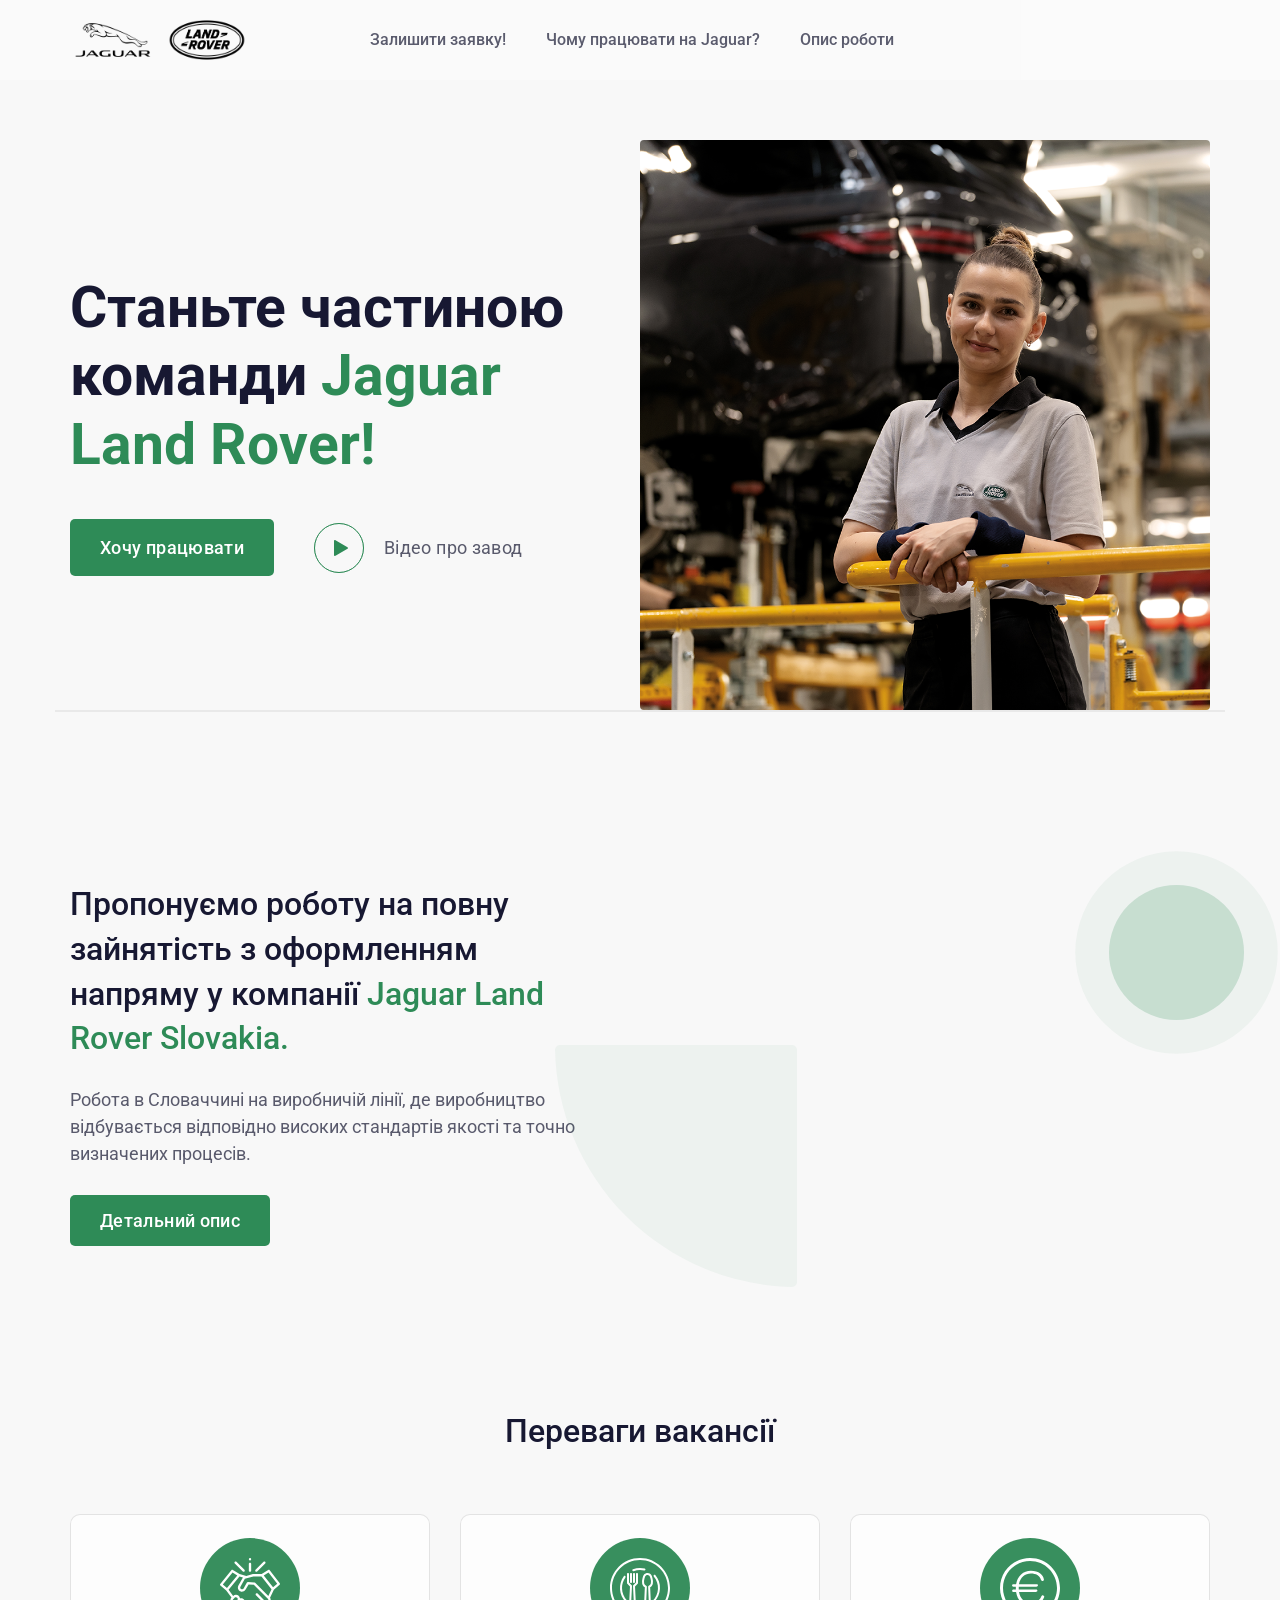
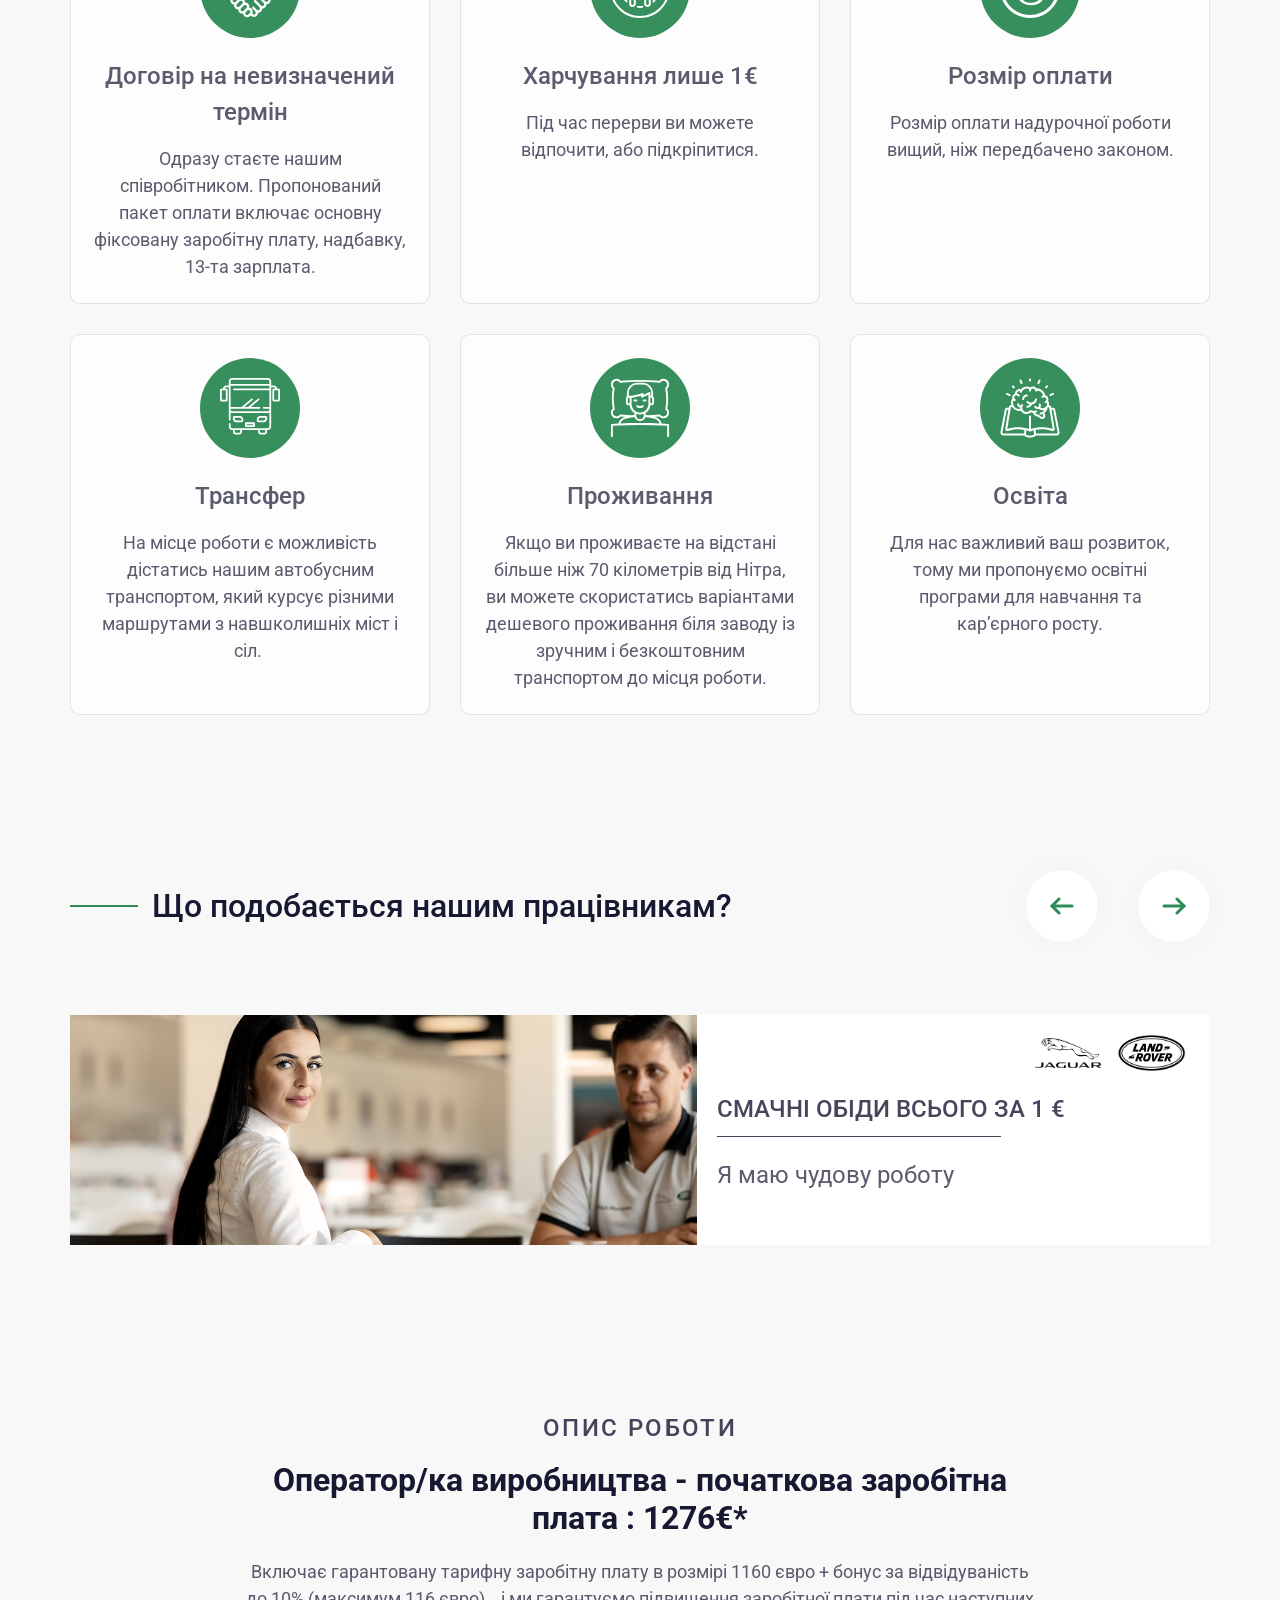
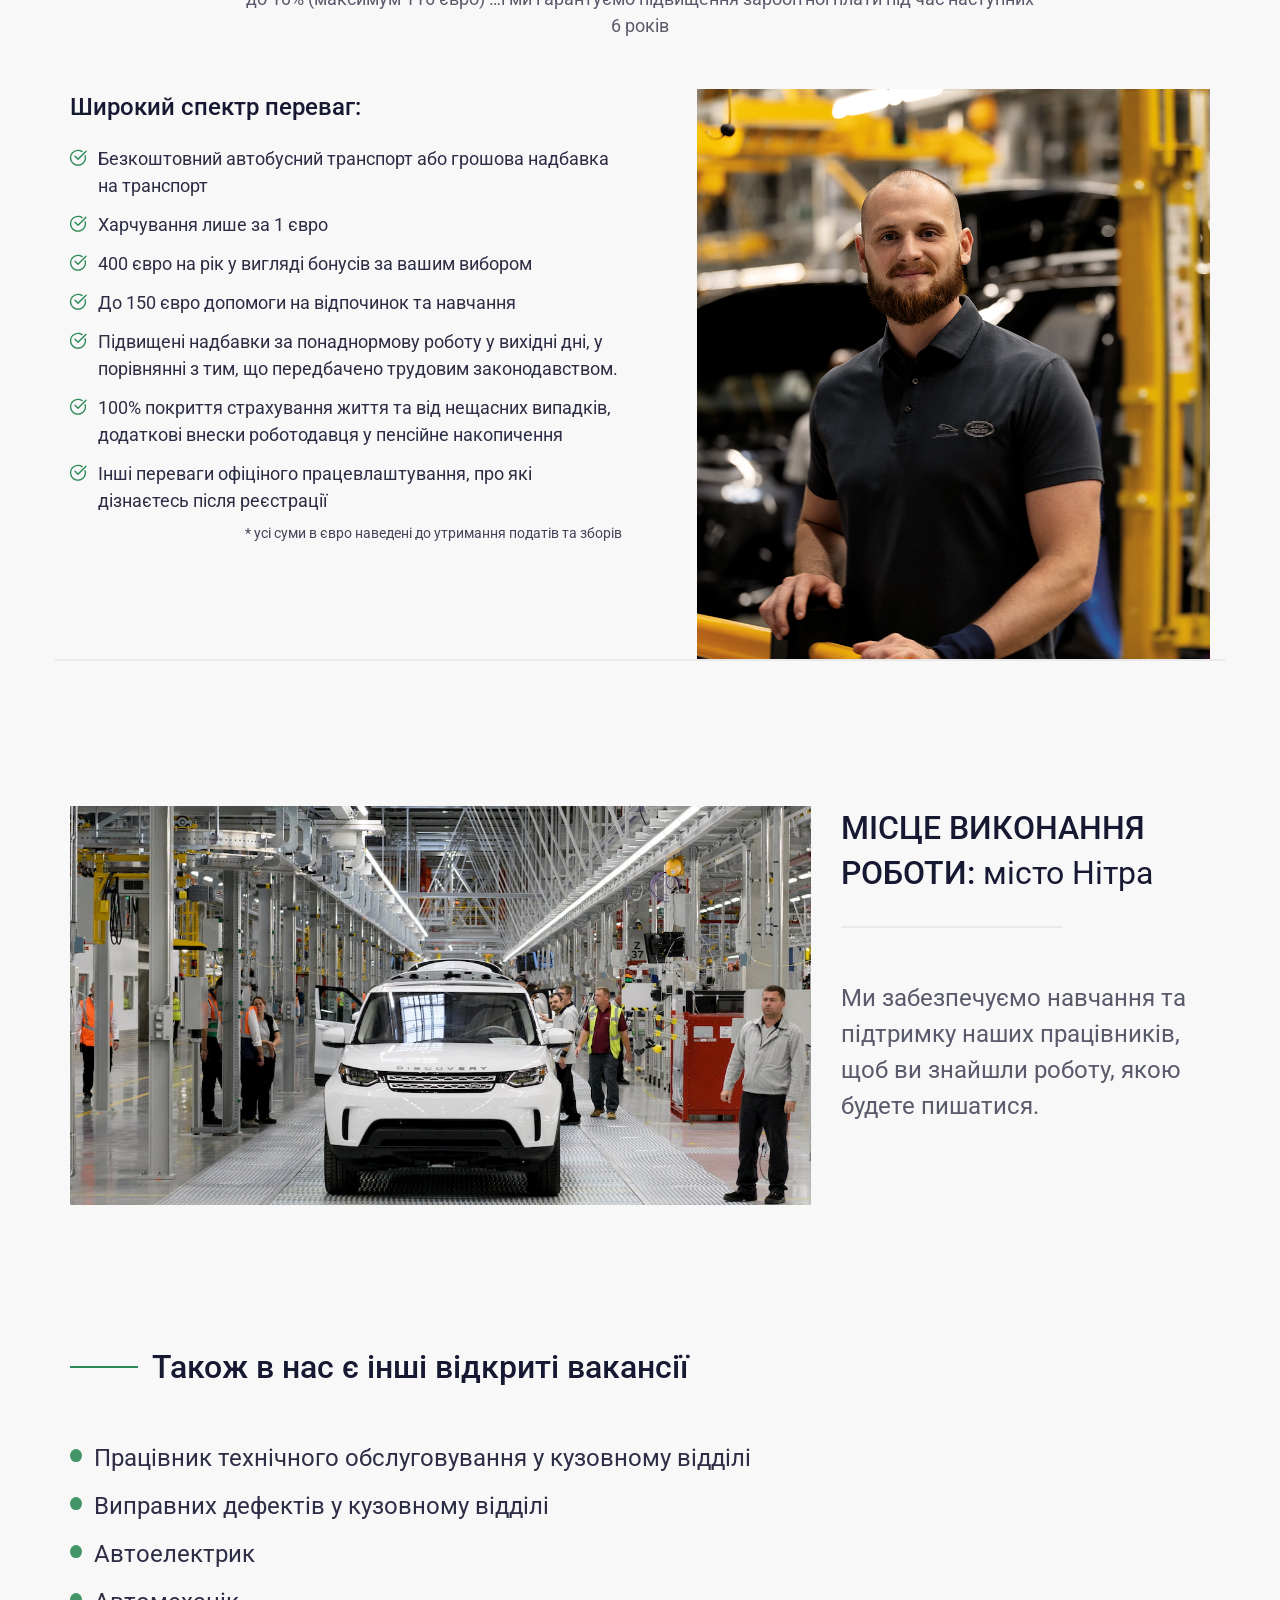
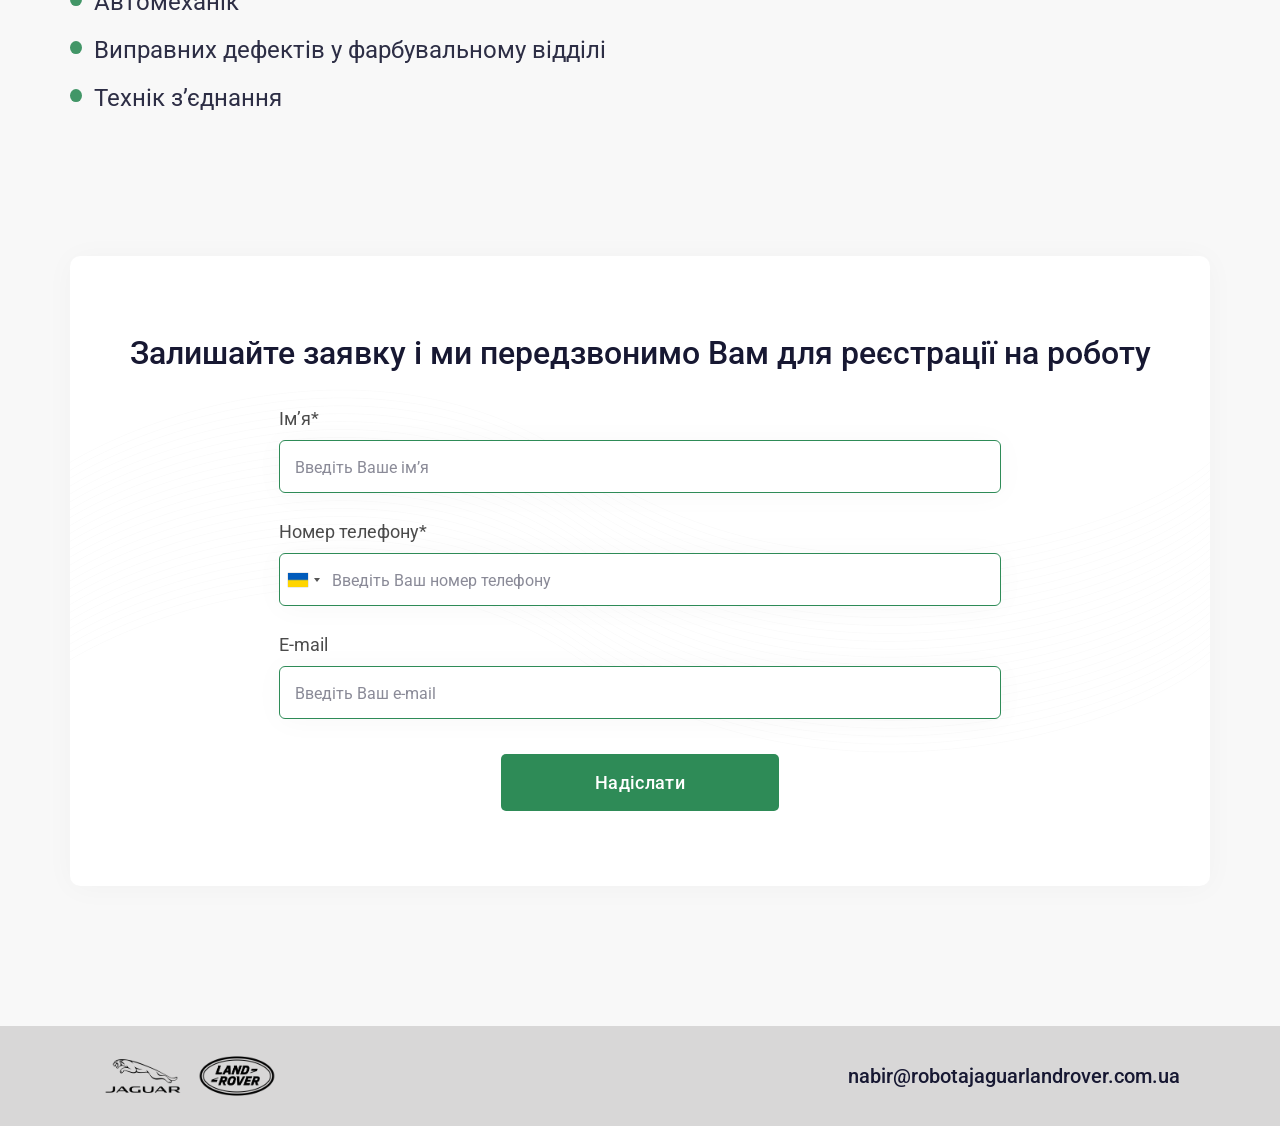
==== commit a76750c6: "fix" ====
--- a/index.html
+++ b/index.html
@@ -76,9 +76,9 @@
                                 відповідно високих стандартів якості та точно визначених процесів.
                             </div>
                         </div>
-                        <div class="about-page__video">
-                            <iframe width="560" height="315" src="https://www.youtube.com/embed/NEhsQ5lwHX8"
-                                title="YouTube video player" frameborder="0"
+                        <div class="about-page__video ibg">
+                            <iframe src="https://www.youtube.com/embed/NEhsQ5lwHX8" title="YouTube video player"
+                                frameborder="0"
                                 allow="accelerometer; autoplay; clipboard-write; encrypted-media; gyroscope; picture-in-picture"
                                 allowfullscreen></iframe>
                             <div class="decor"></div>
--- a/css/style.css
+++ b/css/style.css
@@ -401,7 +401,7 @@
 }
 
 .about-page__content {
-    flex: 0 1 50%;
+    flex: 1 1 auto;
     padding-right: 60px;
     color: #171832;
 }
@@ -431,12 +431,12 @@
 }
 
 .about-page__video {
-    position: relative;
-    flex: 1 1 50%; 
+    flex: 0 0 50%;
+    padding-bottom: 20%;
 }
 
 .about-page__video iframe {
-    max-width: 100%;
+    z-index: 2;
 }
 
 .decor {
@@ -486,7 +486,8 @@
     .about-page__title {
         font-size: 32px;
     }
-    .about-page__video { 
+    .about-page__video {
+        padding-bottom: 50%; 
         justify-self: stretch; 
     }
     .about-page__content {
@@ -502,7 +503,7 @@
     .about-page__button {
         display: flex;
         justify-content: center;
-        width: 50%;
+        max-width: 45%;
         margin: 0 auto;   
     }
 
@@ -529,8 +530,13 @@
         opacity: 0.7;
         margin-bottom: 25px;
     }
+    
+}
+
+@media (max-width:560px) {
+
     .about-page__button {
-        width: 90%;
+        max-width: 90%;
     }
 }
 
@@ -661,6 +667,11 @@
     transition: background-color 0.3s ease 0s;
 }
 
+.swiper-button-disabled {
+    opacity: 0.4;
+    cursor: default;
+}
+
 .slider-page__arrow--left {
     transform: rotate(180deg);
 }
@@ -715,14 +726,13 @@
 
 }
 .slider-content__logo {
-    flex: 0 0 70px;
-    max-height: 40px;
+    flex: 0 0 auto;
+    max-width: 160px;
     align-self: flex-end;
 }
 
 .slider-content__logo img{
     max-width: 100%;
-    max-height: 100%;
 }
 
 .slider-content__title {
@@ -775,7 +785,6 @@
 
     .slider-page__container {
         margin-right: -15px;
-        min-height: 570px; 
     }
 
     .slider-page__slide {
@@ -787,8 +796,9 @@
         margin-bottom: 20px;
     }
 
-    .slider-page__title {
-       align-self: flex-start;
+    .slider-page__title {  
+        font-size: 20px;
+        line-height: 1.3;
     }
 
     .slider-page__arrow {
@@ -1269,7 +1279,7 @@
     }
 
     .form-page {
-        padding: 25px 0;
+        padding: 25px 0 35px 0;
     }
 
     .form-page__title {
@@ -1304,16 +1314,16 @@
 .footer__container {
 }
 
+
 .footer__logo {
-    flex: 0 0 180px;
+    flex: 0 0 auto;
     max-width: 180px;
-    max-height: 50px;
-}
-
-.footer__logo img {
+}
+
+.footer__logo img{
     max-width: 100%;
-    max-height: 50px;
-}
+}
+
 .footer__text {
     font-weight: 500;
     font-size: 20px;
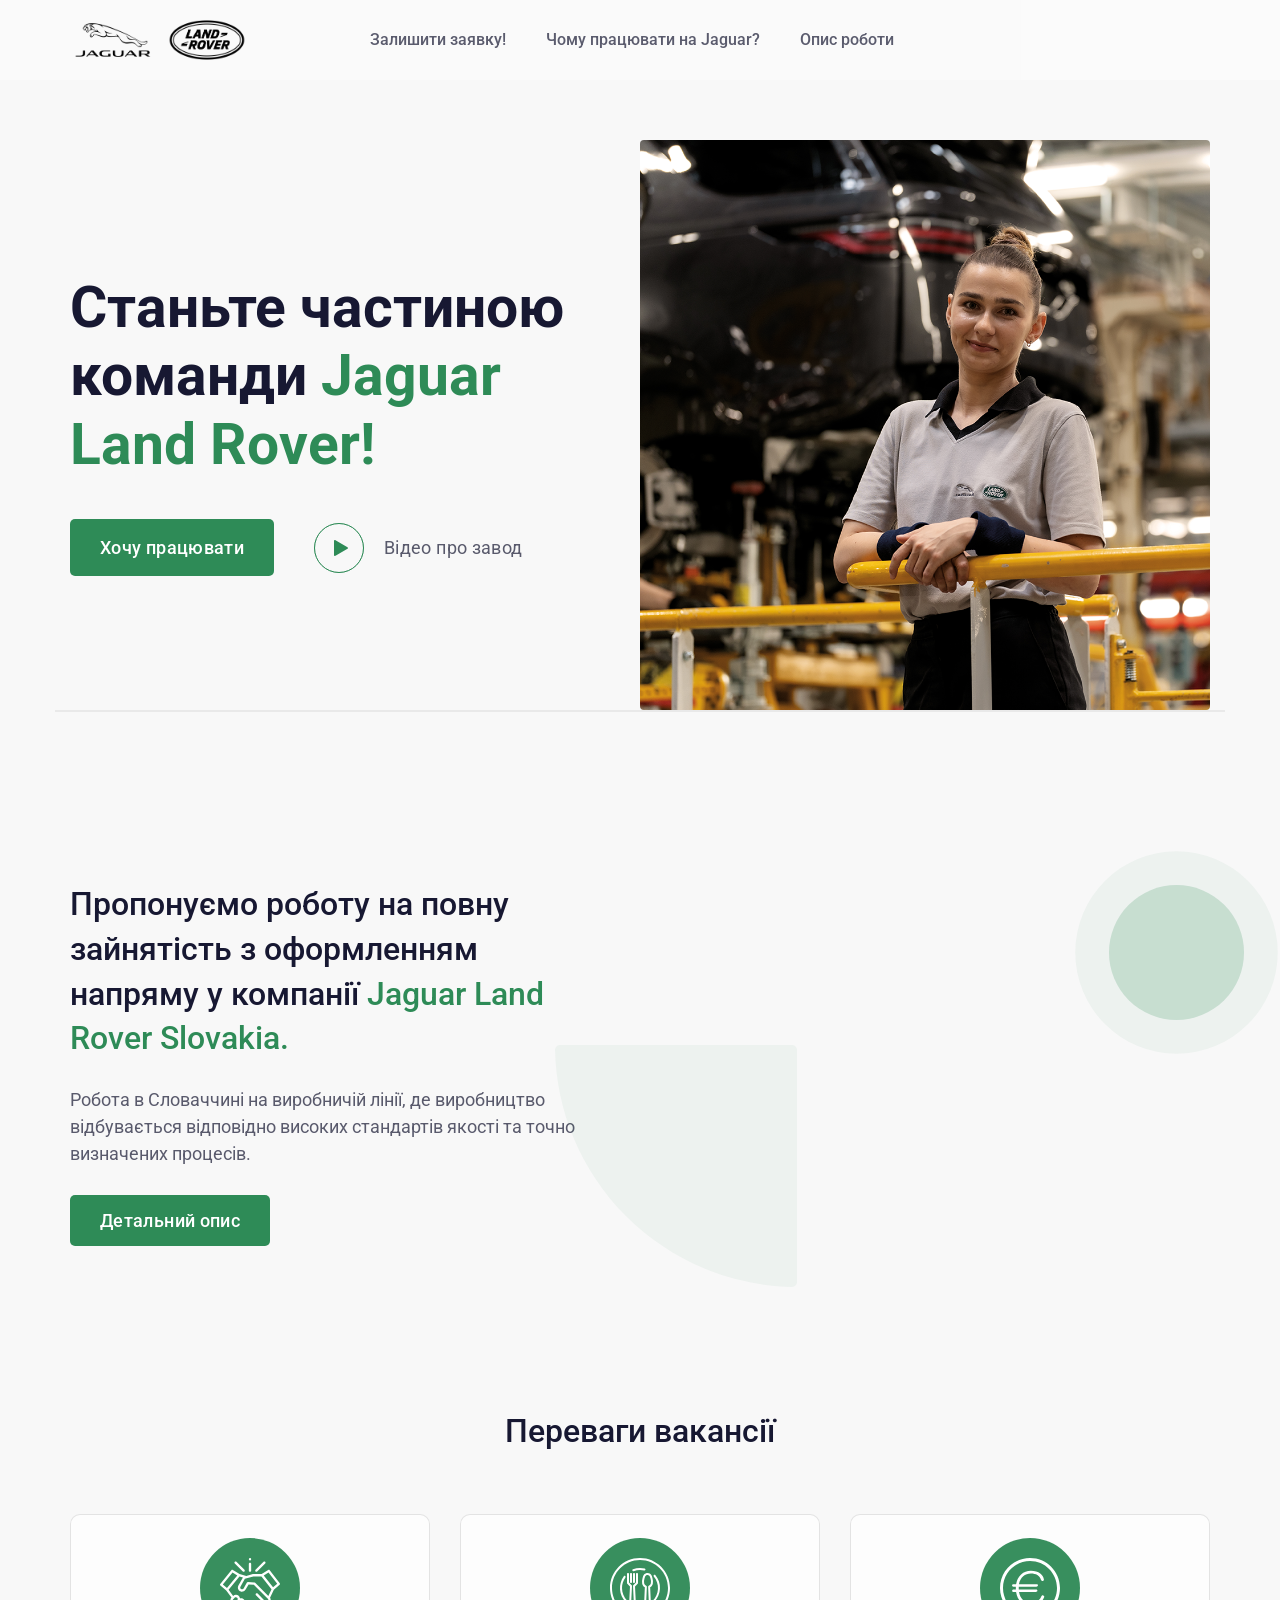
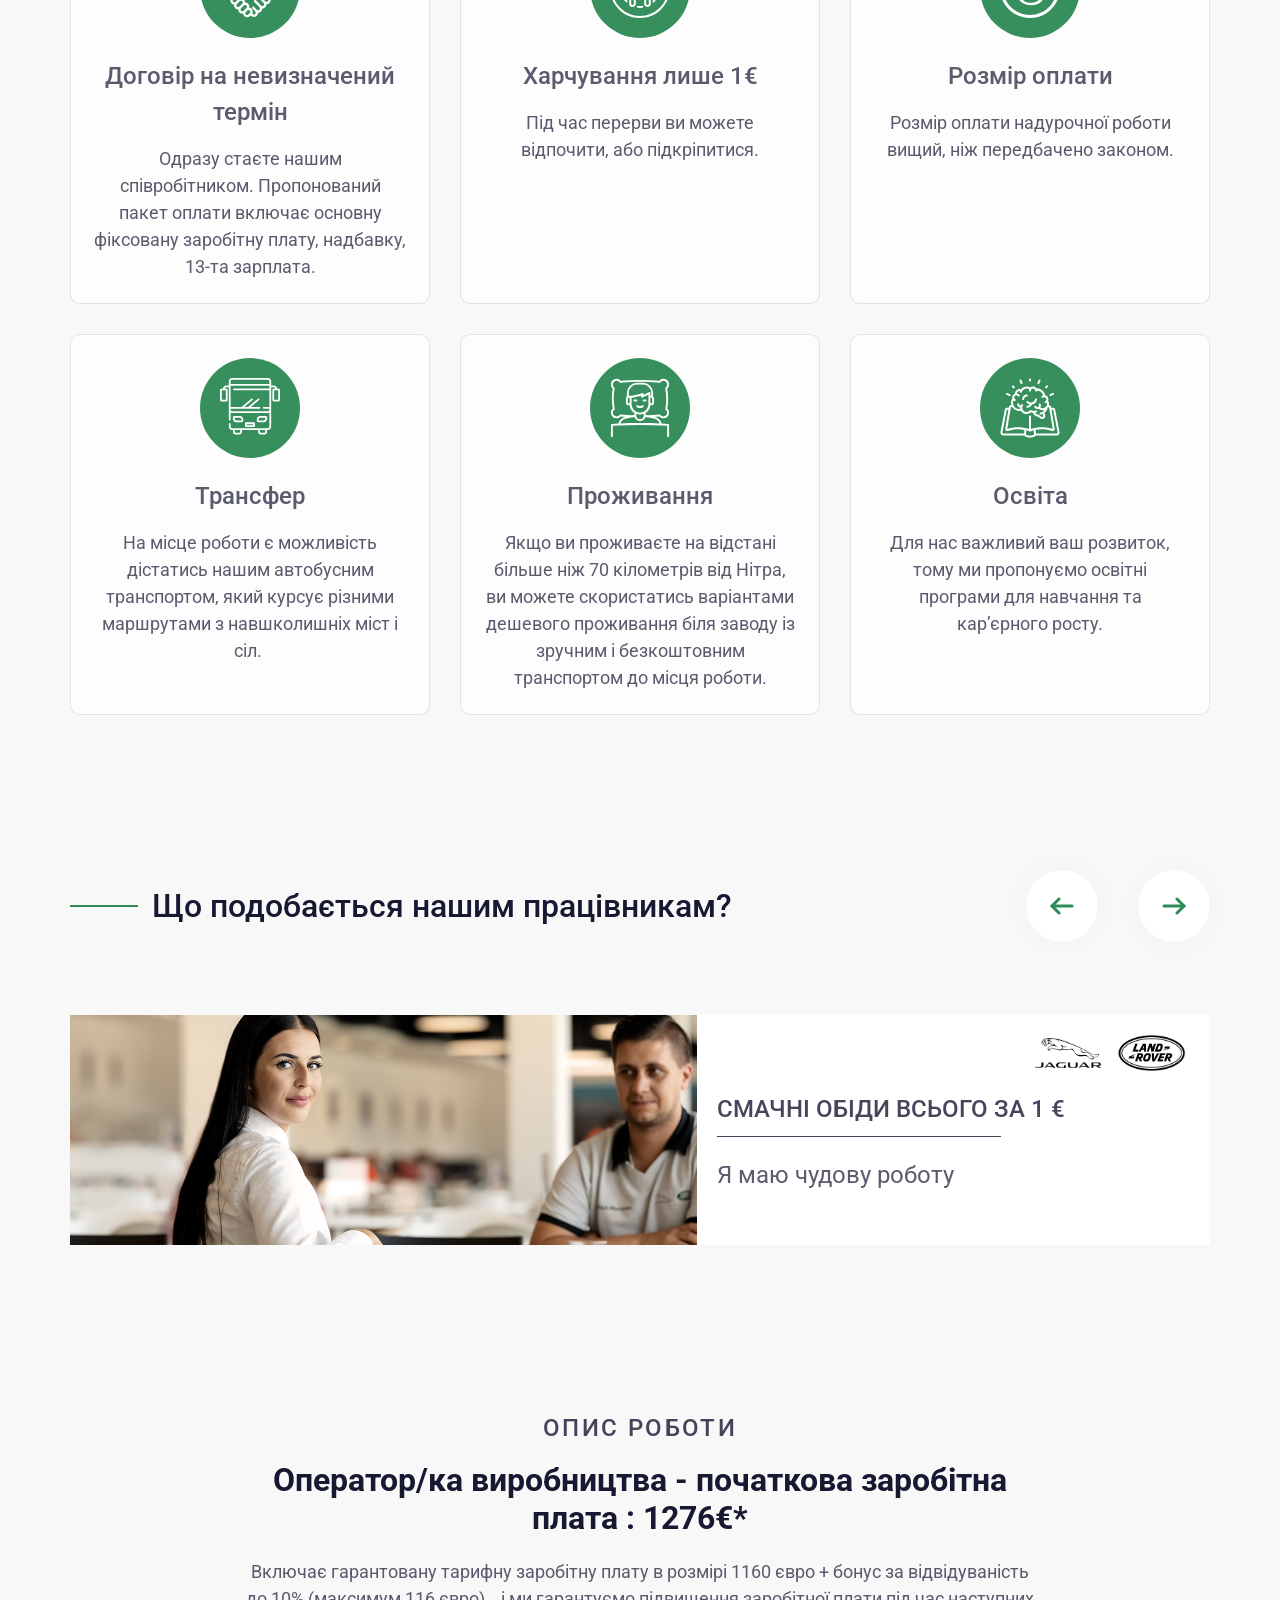
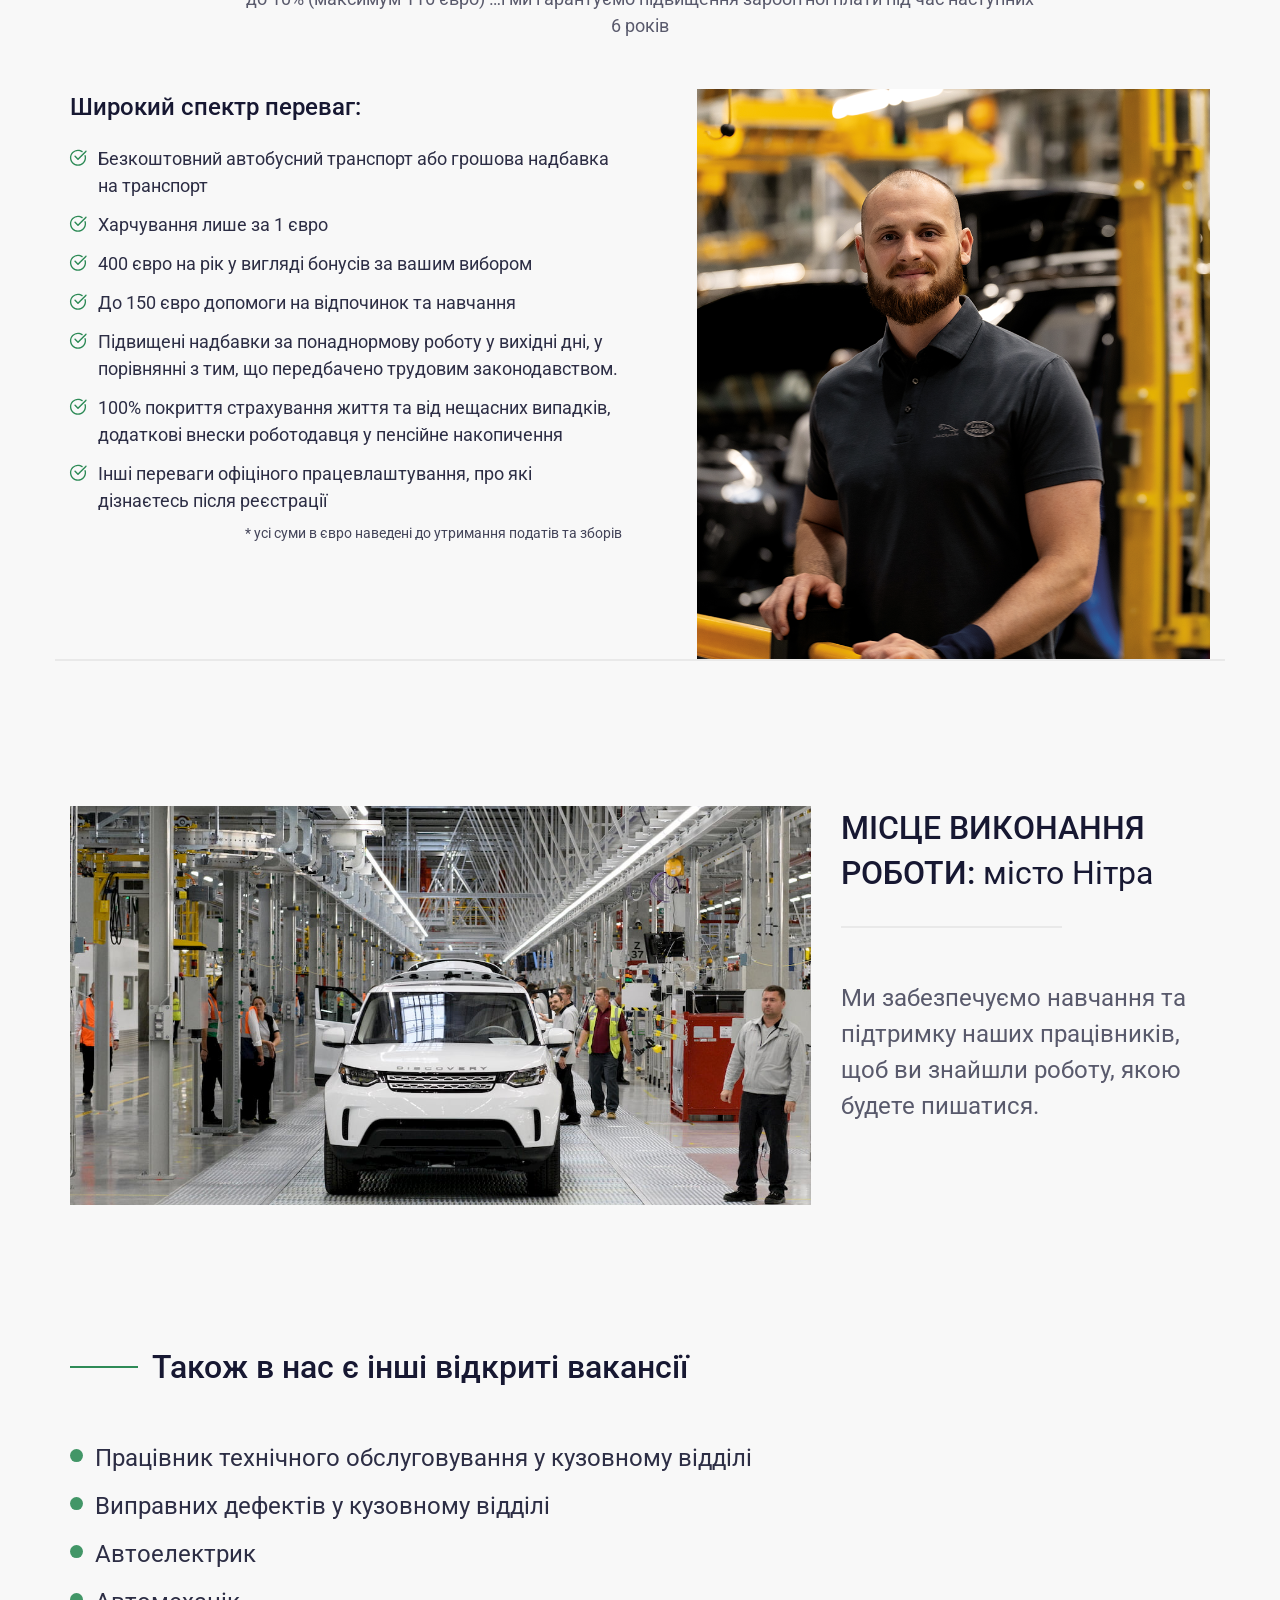
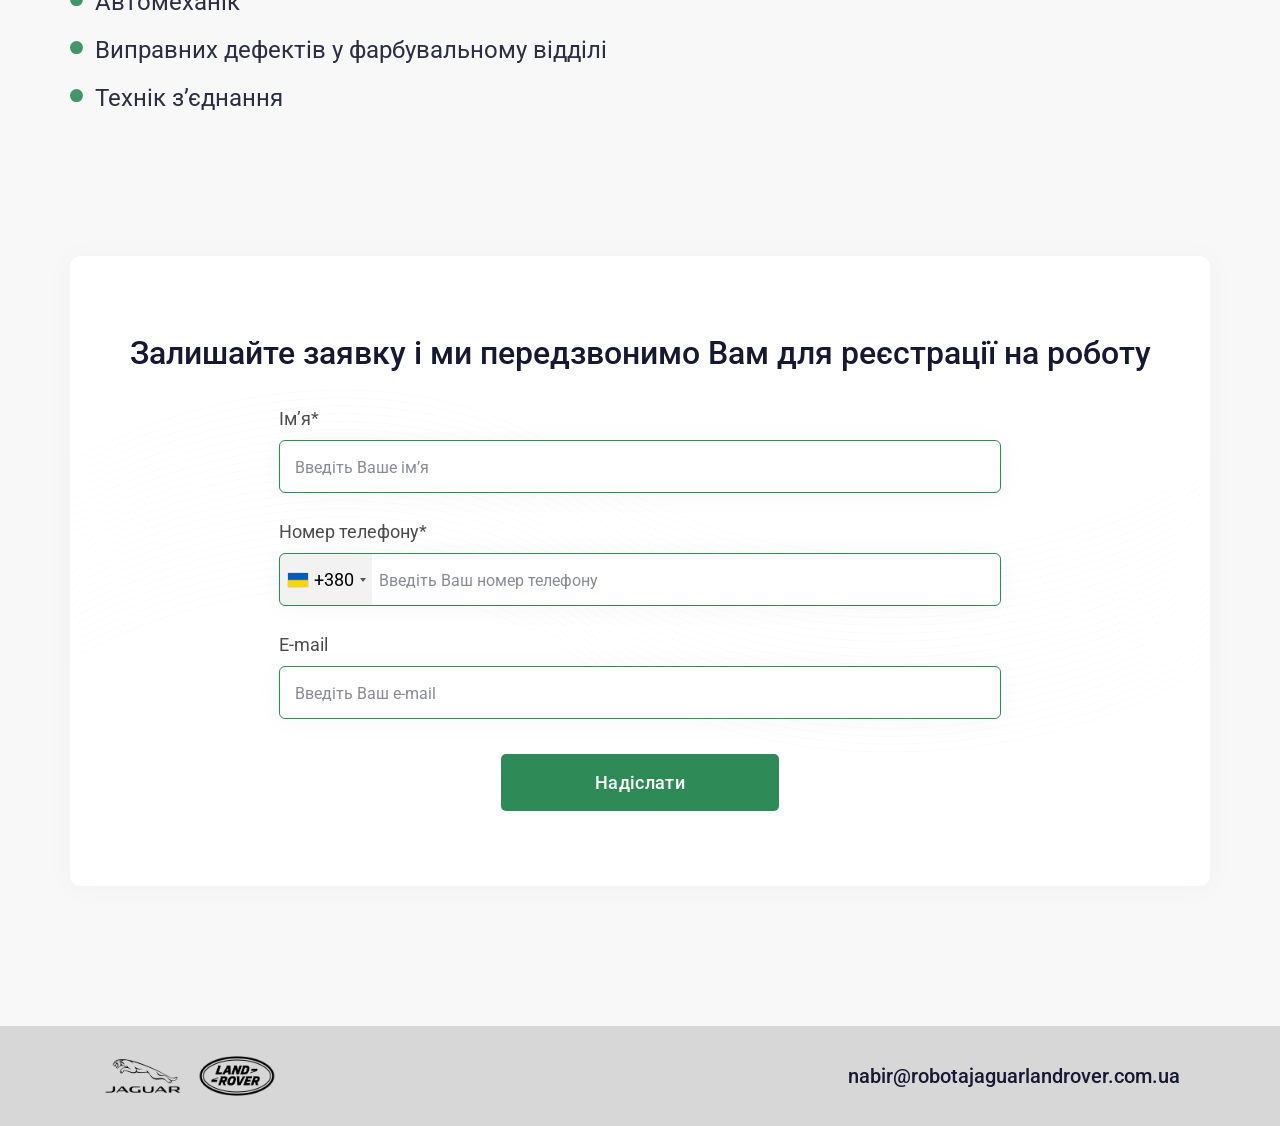
==== commit 1ce149fe: "fix" ====
--- a/index.html
+++ b/index.html
@@ -6,7 +6,7 @@
     <meta http-equiv="X-UA-Compatible" content="IE=edge">
     <meta name="viewport" content="width=device-width, initial-scale=1.0">
     <link rel="stylesheet" href="css/style.css">
-    <link rel="stylesheet" href="https://cdn.jsdelivr.net/npm/swiper@8/swiper-bundle.min.css" />
+    <link rel="stylesheet" href="https://cdn.jsdelivr.net/npm/swiper@8/swiper-bundle.min.css">
     <link rel="stylesheet" href="tel/css/intlTelInput.css">
     <link rel="shortcut icon" href="img/icon/favicon.ico">
     <title>Робота в Словаччині на Jaguar Land Rover
@@ -78,7 +78,6 @@
                         </div>
                         <div class="about-page__video ibg">
                             <iframe src="https://www.youtube.com/embed/NEhsQ5lwHX8" title="YouTube video player"
-                                frameborder="0"
                                 allow="accelerometer; autoplay; clipboard-write; encrypted-media; gyroscope; picture-in-picture"
                                 allowfullscreen></iframe>
                             <div class="decor"></div>
--- a/css/style.css
+++ b/css/style.css
@@ -1140,7 +1140,7 @@
 }
 
 .vacancy-page__list li::before {
-    flex: 0 0 12px;
+    flex: 0 0 13px;
     content: '';
     width: 13px;
     height: 13px;
